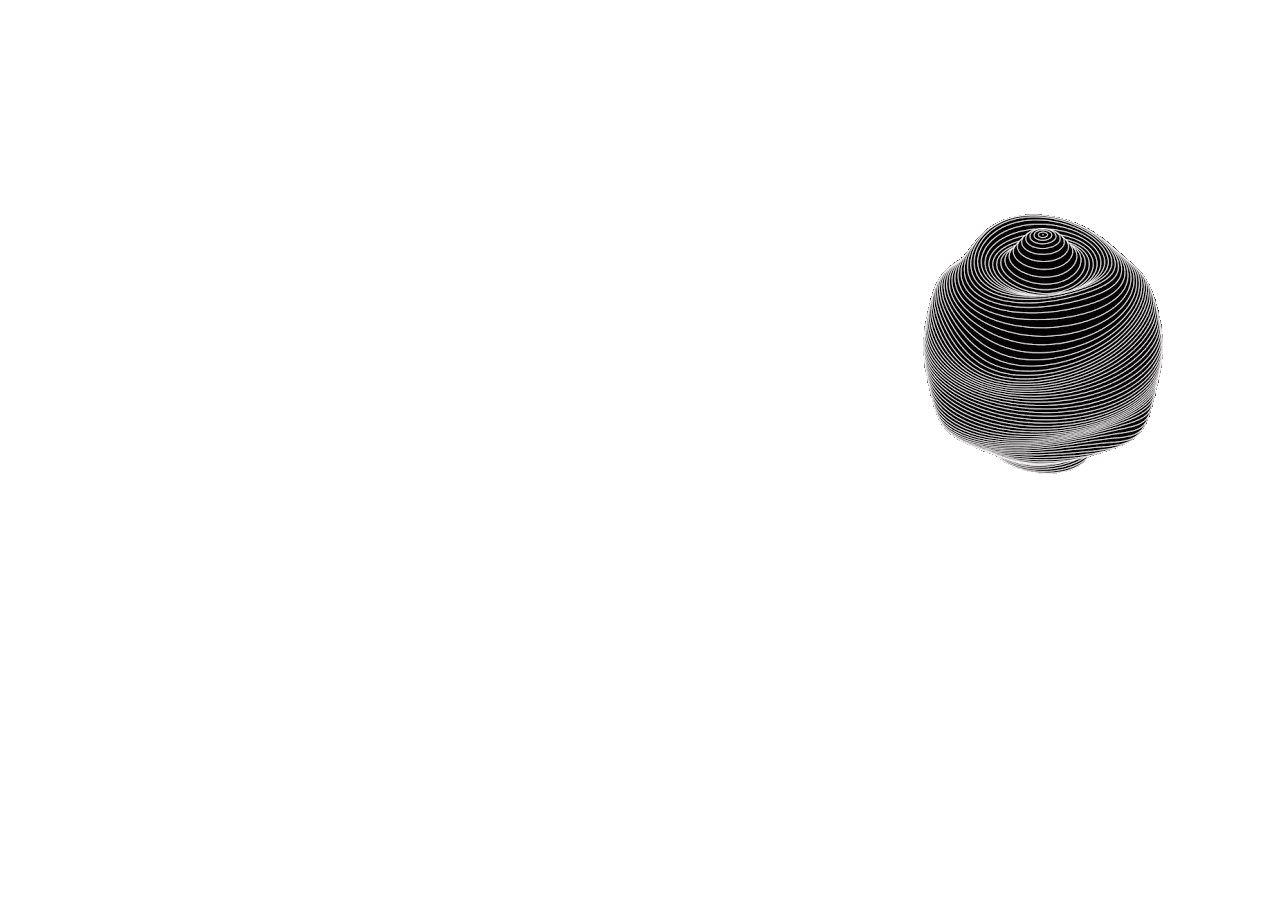
==== ibeamCreations Home Page.html @ dd532356 "added hero section and common scss" ====
<!DOCTYPE html>
<html lang="en">
  <head>
    <meta charset="UTF-8" />
    <meta http-equiv="X-UA-Compatible" content="IE=edge" />
    <meta name="viewport" content="width=device-width, initial-scale=1.0" />
    <title>Ibeam Creations</title>
    <link rel="stylesheet" href="Styles/index.css" />
  </head>
  <body>
    <section class="hero-section">
      <!--Header Starts-->
      <header>
        <div class="container">
          <a href="Pages/Photos of our event management clients.html"
            >Gallery</a
          >
          <a class="logo" href="ibeamCreations Home Page.html"
            >Ibeam Creations</a
          >
          <a
            href="Pages/Contact the best event management company in palakkad.html"
            >Contact</a
          >
        </div>
      </header>
      <!--hero starts-->
      <div class="main-hero">
          <div class="flex-wrapper">
              <div class="left">
                  <h1>We Are Ibeam & We Make People Remember Us By Giving The Best Events In Kerala</h1>
                  <div class="btn-group">
                      <a href="ibeamCreations Home Page.html">Explore More</a>
                      <a href="Pages/Contact the best event management company in palakkad.html">Contact Us</a>
                  </div>
              </div>
              <div class="right">
                  <img src="Resources/Hero-Video-unscreen.gif" alt="gif">
              </div>
          </div>
      </div>
    </section>
    <!--bjb-->
  </body>
</html>
---- Styles/index.css ----
@import url("https://fonts.googleapis.com/css2?family=Montserrat:wght@100;200;300;400;500;600;700;800;900&display=swap");
@import url("https://fonts.googleapis.com/css2?family=Montserrat:wght@100;200;300;400;500;600;700;800;900&display=swap");
* {
  margin: 0%;
  padding: 0%;
  -webkit-box-sizing: border-box;
          box-sizing: border-box;
  font-family: "Montserrat", sans-serif;
}

body,
html {
  scroll-behavior: smooth;
  overflow-x: hidden;
  font-family: "Montserrat", sans-serif;
}

section {
  width: 100%;
  overflow-x: hidden;
}

.container {
  overflow-x: hidden;
  width: 90%;
  margin: 0% auto;
}

li {
  list-style: none;
}

a {
  text-decoration: none;
  cursor: pointer;
}

img {
  height: auto;
  width: 100%;
}

* {
  margin: 0%;
  padding: 0%;
  -webkit-box-sizing: border-box;
          box-sizing: border-box;
  font-family: "Montserrat", sans-serif;
}

body,
html {
  scroll-behavior: smooth;
  overflow-x: hidden;
  font-family: "Montserrat", sans-serif;
}

section {
  width: 100%;
  overflow-x: hidden;
}

.container {
  overflow-x: hidden;
  width: 90%;
  margin: 0% auto;
}

li {
  list-style: none;
}

a {
  text-decoration: none;
  cursor: pointer;
}

img {
  height: auto;
  width: 100%;
}

header {
  width: 100%;
  padding-top: 60px;
}

header .container {
  display: -webkit-box;
  display: -ms-flexbox;
  display: flex;
  -webkit-box-align: center;
      -ms-flex-align: center;
          align-items: center;
  -webkit-box-pack: justify;
      -ms-flex-pack: justify;
          justify-content: space-between;
}

header .container a {
  color: #fff;
  font-weight: 500;
  font-size: 20px;
}

header .container a.logo {
  font-weight: 600;
}

.hero-section {
  width: 100%;
  height: 100vh;
  overflow-x: hidden;
  background-image: url(/Resources/bg.jpg);
  background-position: center;
  background-repeat: no-repeat;
  background-size: cover;
}

.main-hero {
  width: 100%;
  margin-top: 90px;
}

.main-hero .flex-wrapper {
  width: 90%;
  margin: 0% auto;
  display: -webkit-box;
  display: -ms-flexbox;
  display: flex;
  -webkit-box-pack: justify;
      -ms-flex-pack: justify;
          justify-content: space-between;
  -webkit-box-align: center;
      -ms-flex-align: center;
          align-items: center;
  color: #fff;
}

.main-hero .flex-wrapper .left {
  width: 60%;
}

.main-hero .flex-wrapper .left h1 {
  font-size: 37px;
  font-weight: 600;
  line-height: 65px;
  letter-spacing: 3%;
  max-width: 968px;
  margin-bottom: 35px;
}

.main-hero .flex-wrapper .left .btn-group {
  display: -webkit-box;
  display: -ms-flexbox;
  display: flex;
  gap: 35px;
}

.main-hero .flex-wrapper .left .btn-group a {
  border: 2px solid #fff;
  color: #fff;
  padding: 20px 40px;
  font-weight: 700;
  font-size: 15px;
}

.main-hero .flex-wrapper .right {
  display: -webkit-box;
  display: -ms-flexbox;
  display: flex;
  -webkit-box-pack: end;
      -ms-flex-pack: end;
          justify-content: flex-end;
  width: 40%;
}

.main-hero .flex-wrapper .right img {
  width: auto;
  height: 100%;
}
/*# sourceMappingURL=index.css.map */
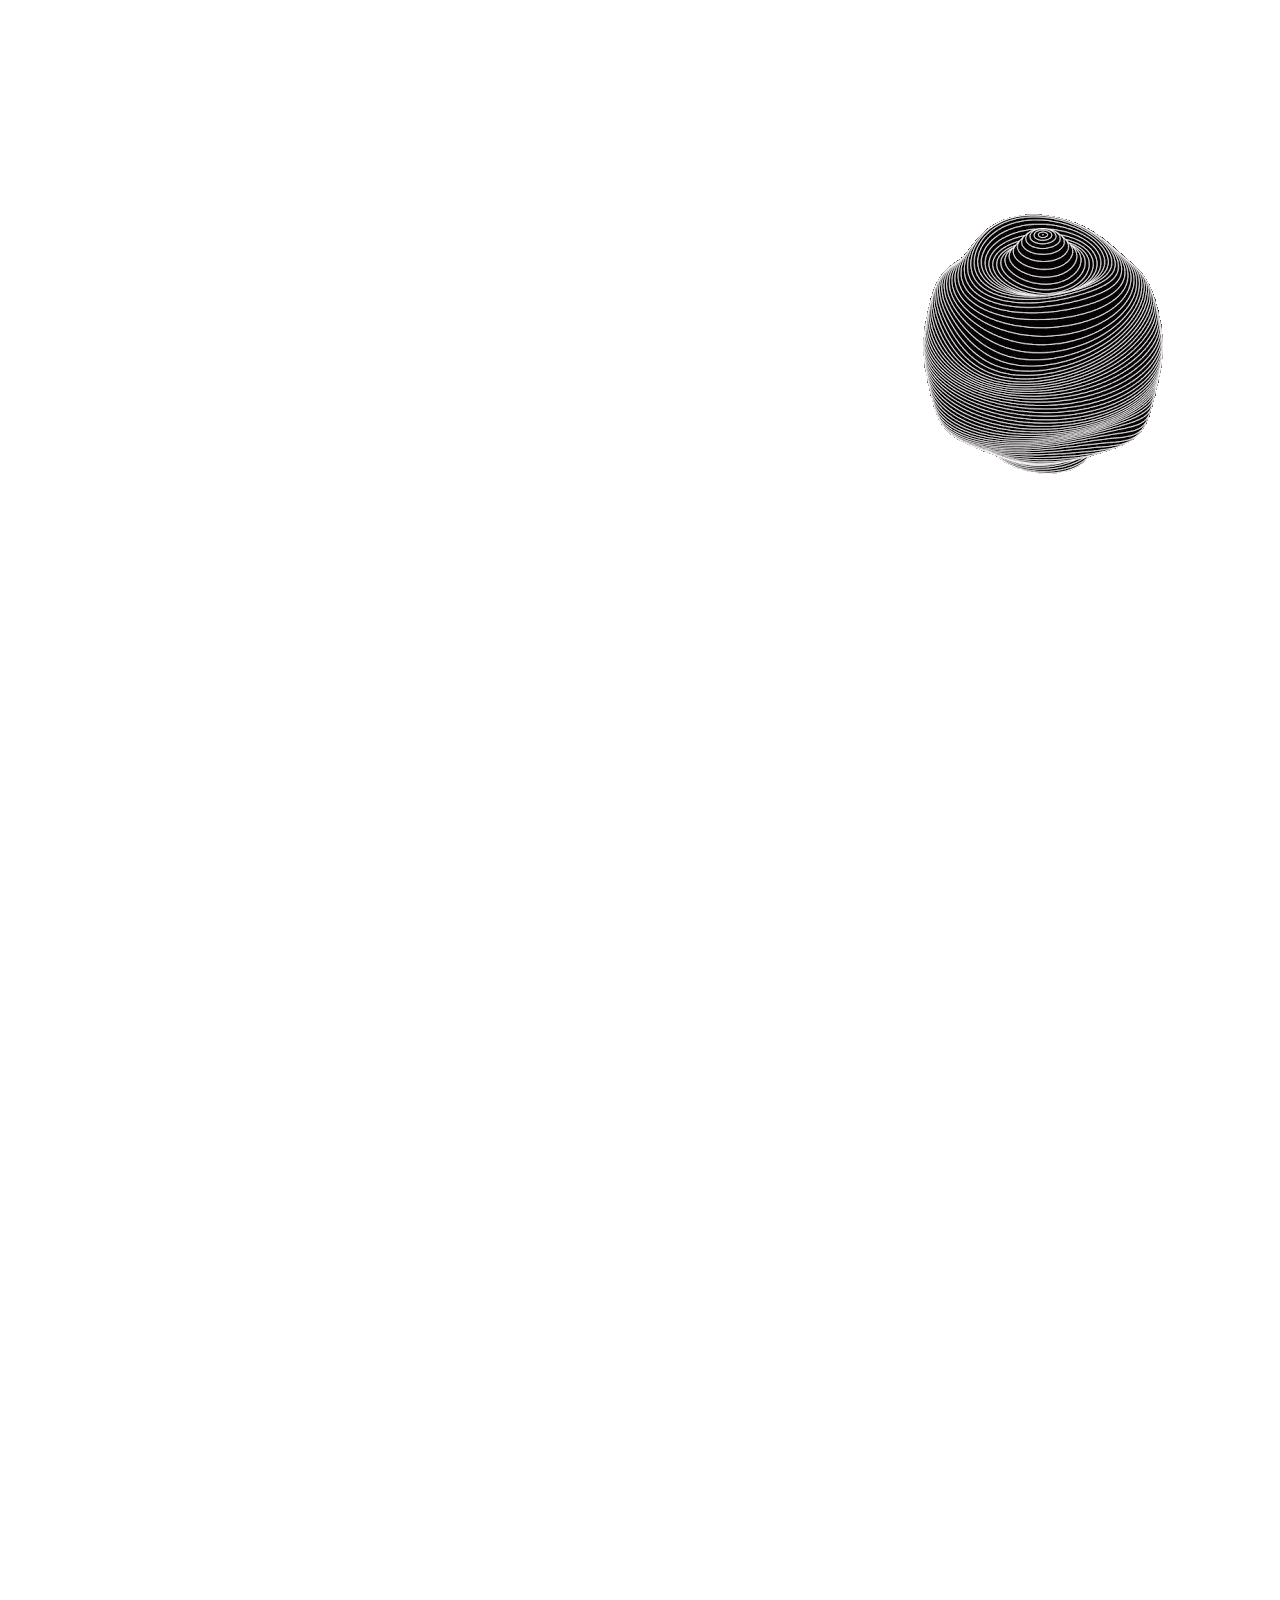
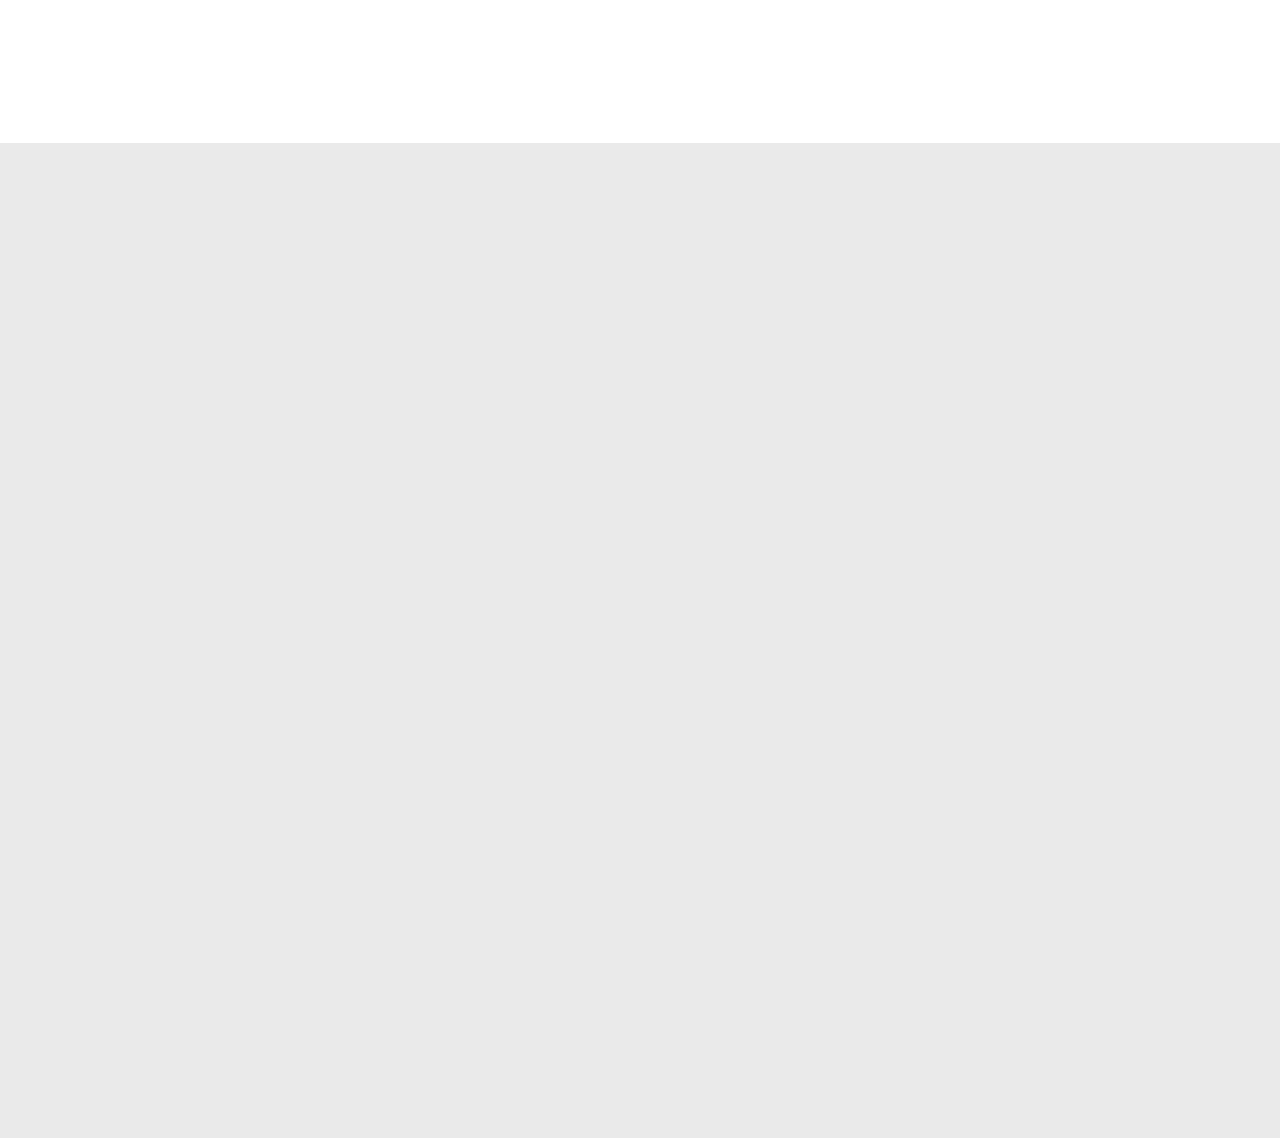
==== commit f0a9da60: "added our service section and top evnts sec" ====
--- a/ibeamCreations Home Page.html
+++ b/ibeamCreations Home Page.html
@@ -5,12 +5,24 @@
     <meta http-equiv="X-UA-Compatible" content="IE=edge" />
     <meta name="viewport" content="width=device-width, initial-scale=1.0" />
     <title>Ibeam Creations</title>
+    <link rel="stylesheet" href="https://unpkg.com/aos@next/dist/aos.css" />
     <link rel="stylesheet" href="Styles/index.css" />
   </head>
   <body>
-    <section class="hero-section">
+    <section
+      class="hero-section"
+      data-aos="fade-in"
+      data-aos-delay="50"
+      data-aos-duration="1000"
+      data-aos-easing="ease-in-out"
+    >
       <!--Header Starts-->
-      <header>
+      <header
+        data-aos="fade-in"
+        data-aos-delay="1000"
+        data-aos-duration="1500"
+        data-aos-easing="ease-in-out"
+      >
         <div class="container">
           <a href="Pages/Photos of our event management clients.html"
             >Gallery</a
@@ -26,20 +38,182 @@
       </header>
       <!--hero starts-->
       <div class="main-hero">
-          <div class="flex-wrapper">
-              <div class="left">
-                  <h1>We Are Ibeam & We Make People Remember Us By Giving The Best Events In Kerala</h1>
-                  <div class="btn-group">
-                      <a href="ibeamCreations Home Page.html">Explore More</a>
-                      <a href="Pages/Contact the best event management company in palakkad.html">Contact Us</a>
-                  </div>
-              </div>
-              <div class="right">
-                  <img src="Resources/Hero-Video-unscreen.gif" alt="gif">
-              </div>
-          </div>
+        <div class="flex-wrapper">
+          <div
+            class="left"
+            data-aos="fade-right"
+            data-aos-delay="5000"
+            data-aos-duration="1500"
+            data-aos-once="true"
+            data-aos-easing="ease-in-out"
+          >
+            <h1>
+              We Are Ibeam & We Make People Remember Us By Giving The Best
+              Events In Kerala
+            </h1>
+            <div class="btn-group">
+              <a href="ibeamCreations Home Page.html">Explore More</a>
+              <a
+                href="Pages/Contact the best event management company in palakkad.html"
+                >Contact Us</a
+              >
+            </div>
+          </div>
+          <div
+            class="right"
+            data-aos="fade-left"
+            data-aos-delay="1000"
+            data-aos-duration="1500"
+            data-aos-once="true"
+            data-aos-easing="ease-in-out"
+          >
+            <img src="Resources/Hero-Video-unscreen.gif" alt="gif" />
+          </div>
+        </div>
       </div>
     </section>
-    <!--bjb-->
+    <!--Top event management section-->
+    <section class="top-event-section">
+      <div class="container">
+        <div class="flex-wrapper">
+          <div
+            class="left"
+            data-aos="fade-right"
+            data-aos-delay="500"
+            data-aos-duration="1500"
+            data-aos-once="true"
+            data-aos-easing="ease-in-out"
+          >
+            <h2>Top Event Management Company in Palakkad , Kerala.</h2>
+            <p>
+              Ibeam Creations is a Kerala based event management company serving
+              Palakkad , Kerala and Tamil Nadu and nearby areas with exclusive
+              services that gives you an out of the world experience in your
+              events.
+            </p>
+            <p>
+              Ibeam Creations is unlike any other. Our full-service event
+              planning and design team will guide you every step of the way,
+              ensuring a stress-free from start to finish. We are also one of
+              the best event management companies in Palakkad , Kerala & Tamil
+              Nadu.
+            </p>
+            <p>
+              Ibeam Creations is Started its amazing journey in 2014 and we been
+              done 5000 + Ganamela , Street Shows , Music and Dance events ,
+              Wedding Events , Wedding Decorations , Cattering , and more.
+            </p>
+            <p>
+              The service of our creative Ibeam Creations team is matchless. We
+              are blessed to have professionals specialized in relevant areas.
+              They stand passionately as a pillar behind our trend setting ideas
+              and breathe life into them. With the hard earned lessons and
+              awesome team, we are now expanding our services to entire India
+              and aspire to be the top event management services in India.
+            </p>
+            <div class="btn-group">
+              <a href="Pages/Photos of our event management clients.html"
+                >Check Our Gallery</a
+              >
+              <a
+                href="Pages/Contact the best event management company in palakkad.html"
+                >Contact Us</a
+              >
+            </div>
+          </div>
+          <div
+            class="right"
+            data-aos="fade-left"
+            data-aos-delay="1000"
+            data-aos-duration="1500"
+            data-aos-once="true"
+            data-aos-easing="ease-in-out"
+          >
+            <img
+              src="Resources/event-sec/wedding.jpg"
+              alt="kerala nimber on wedding event management"
+            />
+          </div>
+        </div>
+      </div>
+    </section>
+    <!--Our service Section-->
+    <section class="our-service-sec">
+      <div class="container">
+        <div class="flex-wrapper">
+          <div class="left">
+            <a
+              class="card"
+              data-aos="fade"
+              data-aos-delay="500"
+              data-aos-duration="1500"
+              data-aos-once="true"
+              data-aos-easing="ease-in-out"
+            >
+              <img
+                src="Resources/logo-img 1.svg"
+                alt="Logo of our ibeam creation number one event management company"
+              />
+              <h6>Our Service</h6>
+            </a>
+          </div>
+          <div class="right">
+            <div class="card-wrapper">
+              <a
+                class="card"
+                data-aos="fade"
+                data-aos-delay="500"
+                data-aos-duration="1500"
+                data-aos-once="true"
+                data-aos-easing="ease-in-out"
+              >
+                <img
+                  src="Resources/Our-service-sec/Dance 1.svg"
+                  alt="Our services (we have the best event management service in palakkad kerala)"
+                />
+                <h6>Dance Events</h6>
+              </a>
+              <a class="card black" data-aos="fade"
+              data-aos-delay="2000"
+              data-aos-duration="1700"
+              data-aos-once="true"
+              data-aos-easing="ease-in-out">
+                <img
+                  src="Resources/Our-service-sec/Music 1.svg"
+                  alt="Our services (we have the best event management service in palakkad kerala)"
+                />
+                <h6>Music Events</h6>
+              </a>
+              <a class="card black" data-aos="fade"
+              data-aos-delay="3000"
+              data-aos-duration="1800"
+              data-aos-once="true"
+              data-aos-easing="ease-in-out">
+                <img
+                  src="Resources/Our-service-sec/cateing 1.svg"
+                  alt="Our services (we have the best event management service in palakkad kerala)"
+                />
+                <h6>Catering Services</h6>
+              </a>
+              <a class="card" data-aos="fade"
+              data-aos-delay="4000"
+              data-aos-duration="1900"
+              data-aos-once="true"
+              data-aos-easing="ease-in-out">
+                <img
+                  src="Resources/Our-service-sec/Wedding 1.svg"
+                  alt="Our services (we have the best event management service in palakkad kerala)"
+                />
+                <h6>Wedding Events</h6>
+              </a>
+            </div>
+          </div>
+        </div>
+      </div>
+    </section>
+    <script src="https://unpkg.com/aos@next/dist/aos.js"></script>
+    <script>
+      AOS.init();
+    </script>
   </body>
 </html>
--- a/Styles/index.css
+++ b/Styles/index.css
@@ -179,4 +179,217 @@
   width: auto;
   height: 100%;
 }
+
+.top-event-section {
+  height: auto;
+  width: 100%;
+  padding-bottom: 65px;
+}
+
+.top-event-section .container .flex-wrapper {
+  display: -webkit-box;
+  display: -ms-flexbox;
+  display: flex;
+  -webkit-box-pack: justify;
+      -ms-flex-pack: justify;
+          justify-content: space-between;
+}
+
+.top-event-section .container .flex-wrapper .left {
+  width: 50%;
+  padding-top: 40px;
+  max-width: 700px;
+}
+
+.top-event-section .container .flex-wrapper .left h2 {
+  font-size: 34px;
+  line-height: 45px;
+  font-weight: 600;
+  max-width: 550px;
+}
+
+.top-event-section .container .flex-wrapper .left h2::after {
+  content: "";
+  background: #3d72a4;
+  width: 40%;
+  height: 3px;
+  display: block;
+  border-radius: 5px;
+  margin: 25px 0;
+}
+
+.top-event-section .container .flex-wrapper .left p {
+  font-size: 15px;
+  line-height: 29px;
+  letter-spacing: 3%;
+  font-weight: 500;
+  padding: 6px 0;
+  max-width: 550px;
+}
+
+.top-event-section .container .flex-wrapper .left .btn-group {
+  padding-top: 20px;
+  display: -webkit-box;
+  display: -ms-flexbox;
+  display: flex;
+  gap: 35px;
+}
+
+.top-event-section .container .flex-wrapper .left .btn-group a {
+  border: 2px solid #000;
+  color: #000;
+  padding: 20px 40px;
+  font-weight: 700;
+  font-size: 15px;
+}
+
+.top-event-section .container .flex-wrapper .right {
+  width: 50%;
+  height: inherit;
+}
+
+.top-event-section .container .flex-wrapper .right img {
+  height: 100%;
+  width: 100%;
+  -o-object-fit: cover;
+     object-fit: cover;
+}
+
+.our-service-sec {
+  width: 100%;
+  height: auto;
+  background-color: #eaeaea;
+  padding: 30px 0 65px;
+  overflow: hidden;
+}
+
+.our-service-sec .container img {
+  -o-object-fit: cover;
+     object-fit: cover;
+}
+
+.our-service-sec .container .flex-wrapper {
+  display: -webkit-box;
+  display: -ms-flexbox;
+  display: flex;
+  -webkit-box-pack: justify;
+      -ms-flex-pack: justify;
+          justify-content: space-between;
+  gap: 0;
+}
+
+.our-service-sec .container .flex-wrapper .left {
+  width: 50%;
+}
+
+.our-service-sec .container .flex-wrapper .left .card {
+  width: 100%;
+  height: 100vh;
+  background-color: #000;
+  display: -webkit-box;
+  display: -ms-flexbox;
+  display: flex;
+  -webkit-box-align: center;
+      -ms-flex-align: center;
+          align-items: center;
+  -webkit-box-pack: center;
+      -ms-flex-pack: center;
+          justify-content: center;
+  -webkit-box-orient: vertical;
+  -webkit-box-direction: normal;
+      -ms-flex-direction: column;
+          flex-direction: column;
+  position: relative;
+}
+
+.our-service-sec .container .flex-wrapper .left .card img {
+  width: 320px;
+  height: auto;
+}
+
+.our-service-sec .container .flex-wrapper .left .card h6 {
+  font-size: 18px;
+  font-weight: 600;
+  color: #fff;
+  position: absolute;
+  left: 40px;
+  bottom: 40px;
+}
+
+.our-service-sec .container .flex-wrapper .left .card h6::after {
+  content: "";
+  background: #3d72a4;
+  width: 60%;
+  height: 3px;
+  display: block;
+  border-radius: 5px;
+  margin: 15px 0;
+}
+
+.our-service-sec .container .flex-wrapper .right {
+  width: 50%;
+}
+
+.our-service-sec .container .flex-wrapper .right .card-wrapper {
+  display: -ms-grid;
+  display: grid;
+  -ms-grid-rows: 1fr 1fr;
+      grid-template-rows: 1fr 1fr;
+  -ms-grid-columns: 1fr 1fr;
+      grid-template-columns: 1fr 1fr;
+}
+
+.our-service-sec .container .flex-wrapper .right .card-wrapper .card {
+  background-color: #fff;
+  width: 100%;
+  height: 50vh;
+  display: -webkit-box;
+  display: -ms-flexbox;
+  display: flex;
+  -webkit-box-align: center;
+      -ms-flex-align: center;
+          align-items: center;
+  -webkit-box-pack: center;
+      -ms-flex-pack: center;
+          justify-content: center;
+  -webkit-box-orient: vertical;
+  -webkit-box-direction: normal;
+      -ms-flex-direction: column;
+          flex-direction: column;
+  position: relative;
+}
+
+.our-service-sec .container .flex-wrapper .right .card-wrapper .card img {
+  width: 100px;
+  height: 100px;
+  -o-object-fit: contain;
+     object-fit: contain;
+}
+
+.our-service-sec .container .flex-wrapper .right .card-wrapper .card h6 {
+  font-size: 12px;
+  font-weight: 600;
+  color: #000;
+  position: absolute;
+  left: 15px;
+  bottom: 15px;
+}
+
+.our-service-sec .container .flex-wrapper .right .card-wrapper .card h6::after {
+  content: "";
+  background: #3d72a4;
+  width: 60%;
+  height: 3px;
+  display: block;
+  border-radius: 5px;
+  margin: 15px 0;
+}
+
+.our-service-sec .container .flex-wrapper .right .card-wrapper .card.black {
+  background-color: #000;
+}
+
+.our-service-sec .container .flex-wrapper .right .card-wrapper .card.black h6 {
+  color: #fff;
+}
 /*# sourceMappingURL=index.css.map */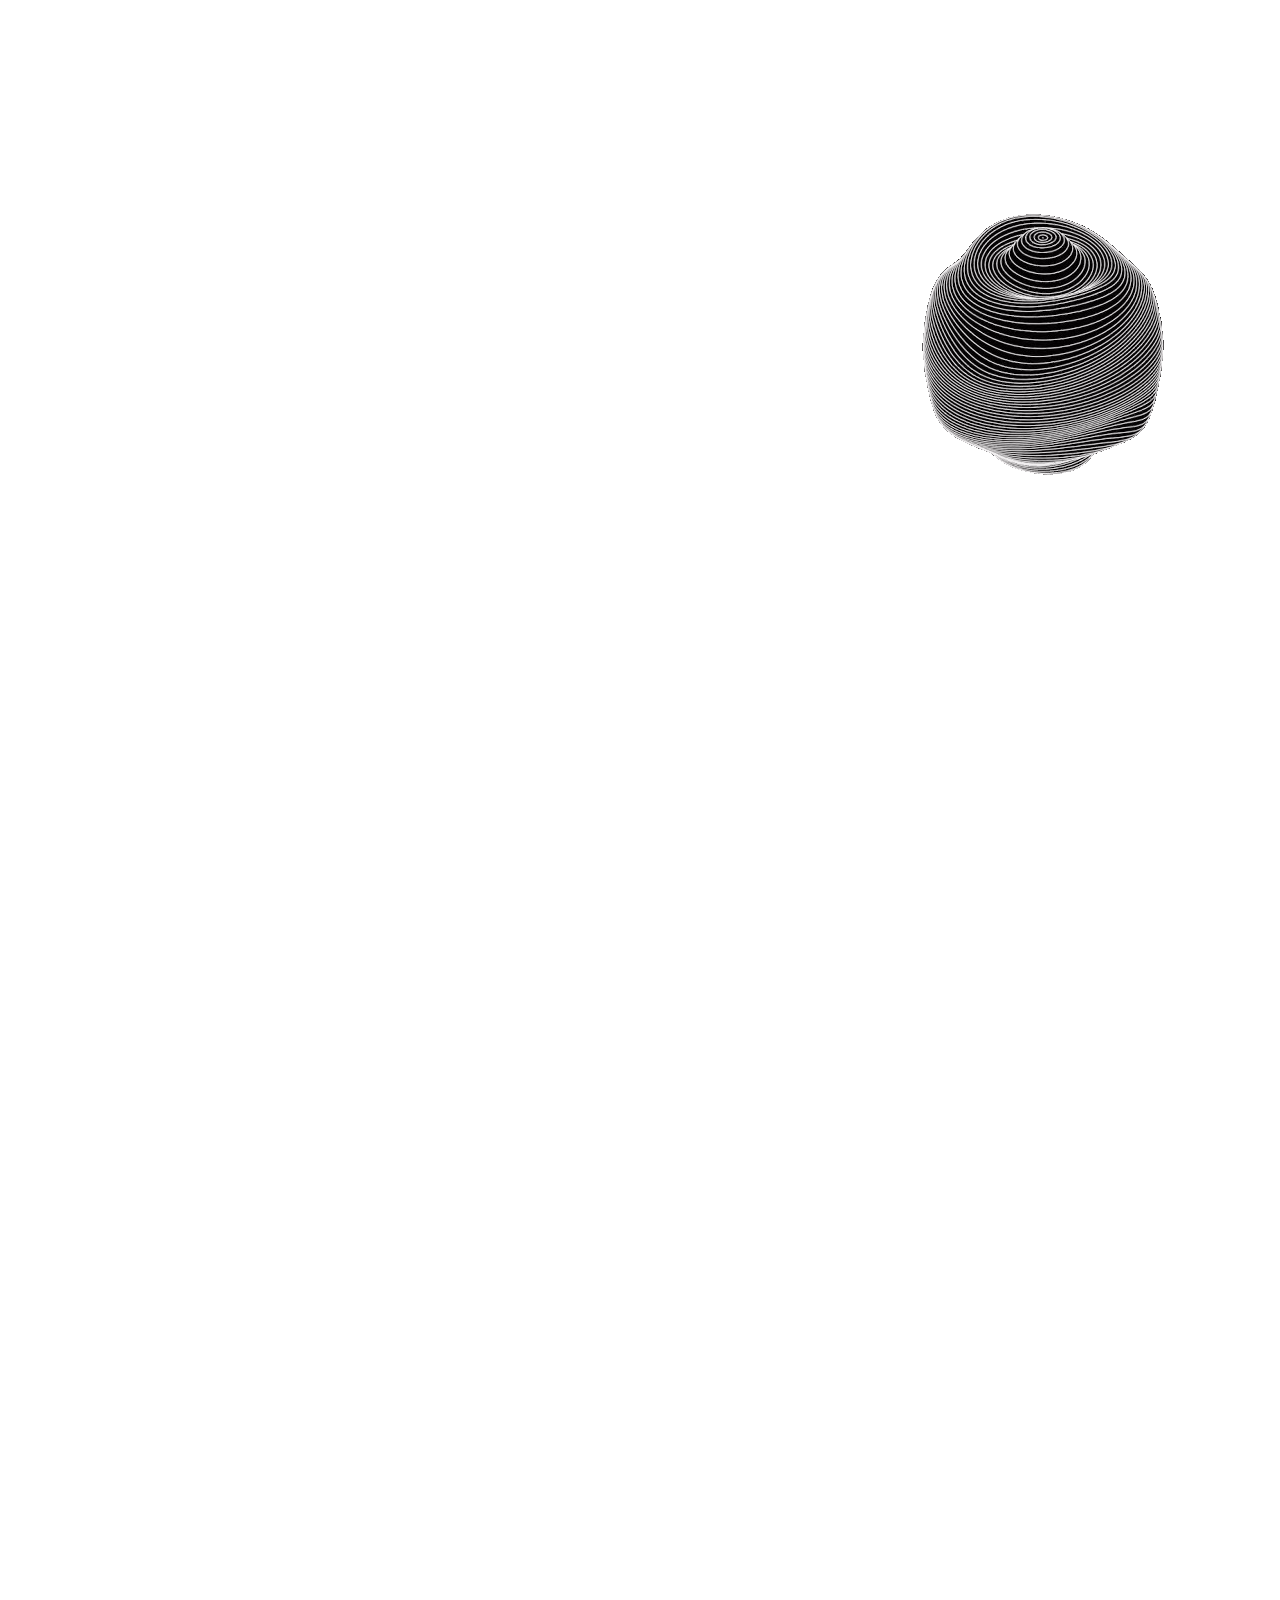
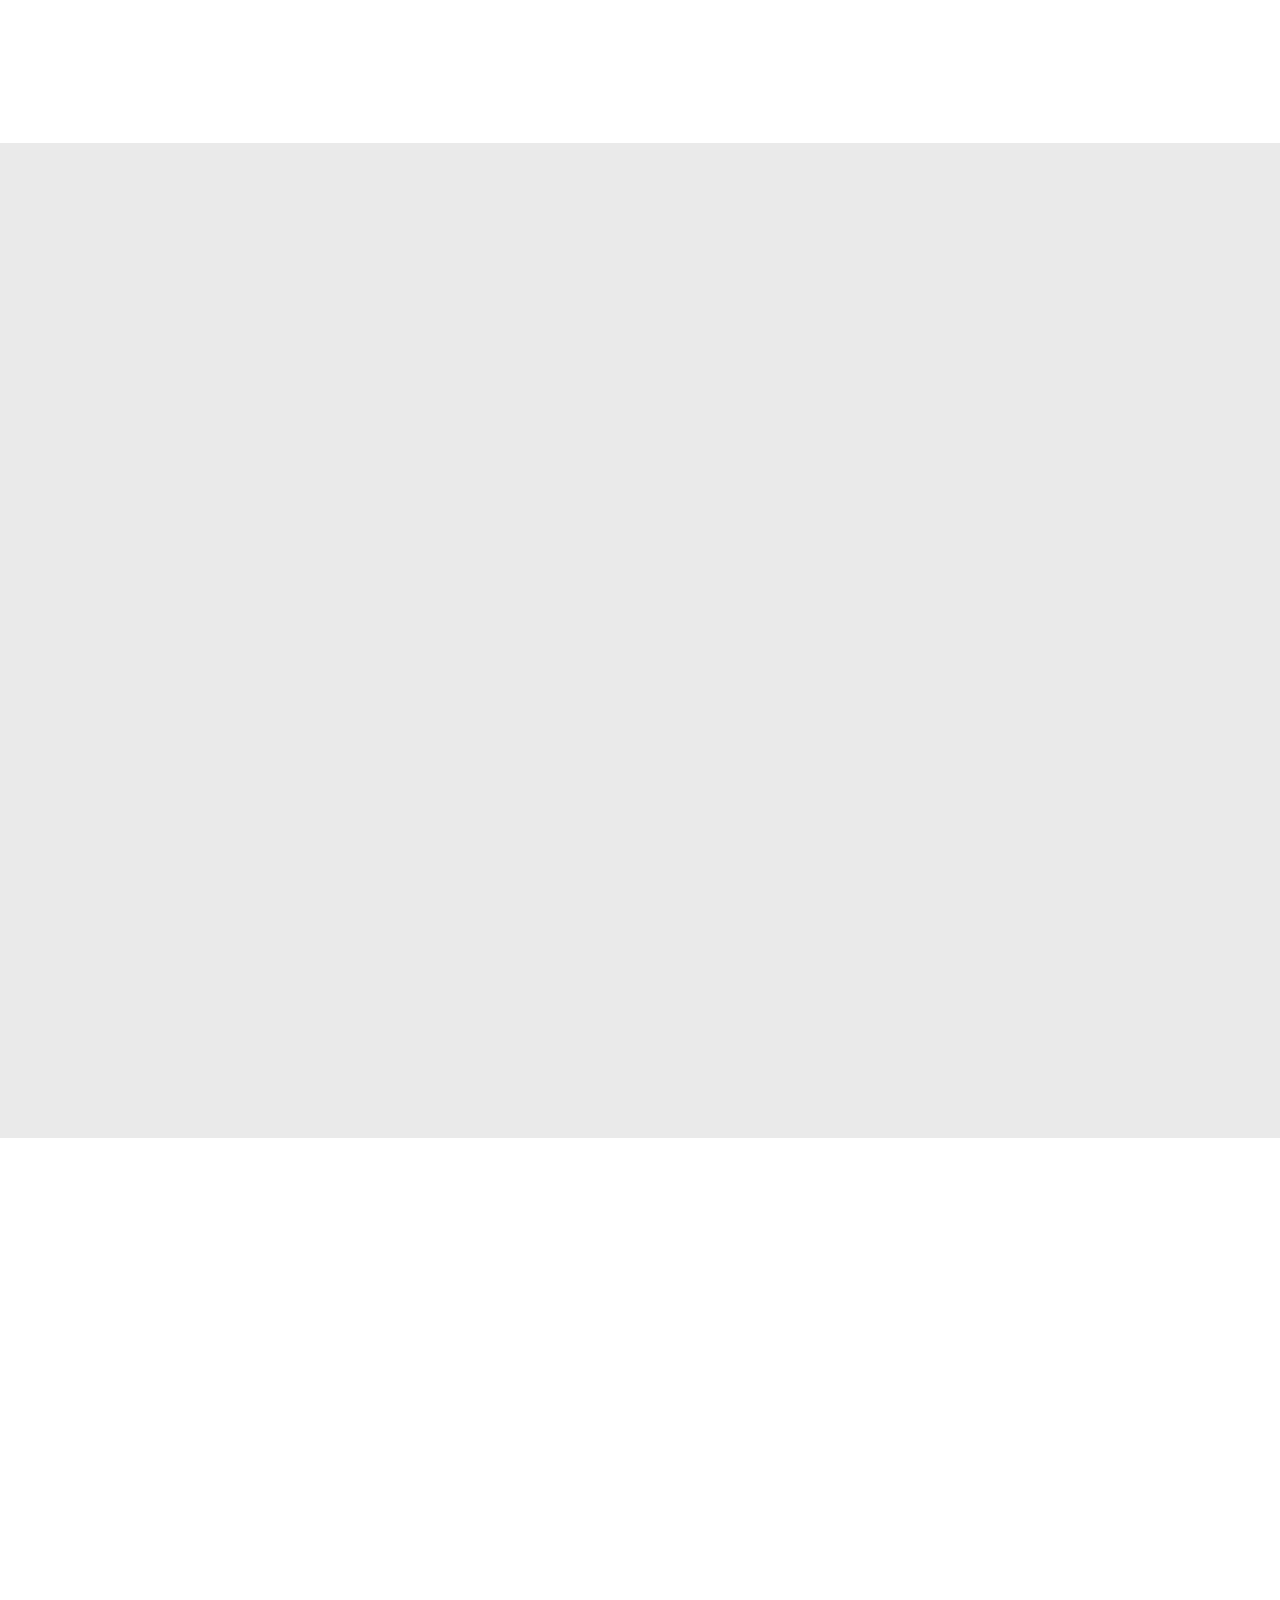
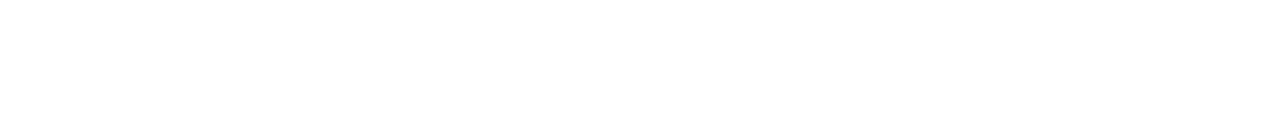
==== commit e3abc778: "added Our latest work section and the css" ====
--- a/ibeamCreations Home Page.html
+++ b/ibeamCreations Home Page.html
@@ -173,39 +173,126 @@
                 />
                 <h6>Dance Events</h6>
               </a>
-              <a class="card black" data-aos="fade"
-              data-aos-delay="2000"
-              data-aos-duration="1700"
-              data-aos-once="true"
-              data-aos-easing="ease-in-out">
+              <a
+                class="card black"
+                data-aos="fade"
+                data-aos-delay="2000"
+                data-aos-duration="1700"
+                data-aos-once="true"
+                data-aos-easing="ease-in-out"
+              >
                 <img
                   src="Resources/Our-service-sec/Music 1.svg"
                   alt="Our services (we have the best event management service in palakkad kerala)"
                 />
                 <h6>Music Events</h6>
               </a>
-              <a class="card black" data-aos="fade"
-              data-aos-delay="3000"
-              data-aos-duration="1800"
-              data-aos-once="true"
-              data-aos-easing="ease-in-out">
+              <a
+                class="card black"
+                data-aos="fade"
+                data-aos-delay="3000"
+                data-aos-duration="1800"
+                data-aos-once="true"
+                data-aos-easing="ease-in-out"
+              >
                 <img
                   src="Resources/Our-service-sec/cateing 1.svg"
                   alt="Our services (we have the best event management service in palakkad kerala)"
                 />
                 <h6>Catering Services</h6>
               </a>
-              <a class="card" data-aos="fade"
-              data-aos-delay="4000"
-              data-aos-duration="1900"
-              data-aos-once="true"
-              data-aos-easing="ease-in-out">
+              <a
+                class="card"
+                data-aos="fade"
+                data-aos-delay="4000"
+                data-aos-duration="1900"
+                data-aos-once="true"
+                data-aos-easing="ease-in-out"
+              >
                 <img
                   src="Resources/Our-service-sec/Wedding 1.svg"
                   alt="Our services (we have the best event management service in palakkad kerala)"
                 />
                 <h6>Wedding Events</h6>
               </a>
+            </div>
+          </div>
+        </div>
+      </div>
+    </section>
+    <!--Our Latest Work Section-->
+    <section class="latest-work-section">
+      <div class="container">
+        <div class="flex-wrapper">
+          <div
+            class="left"
+            data-aos="fade-right"
+            data-aos-delay="200"
+            data-aos-duration="1000"
+            data-aos-once="true"
+            data-aos-easing="ease-in-out"
+          >
+            <h2>Our Latest Works</h2>
+            <p>
+              These our latest works we done in all over kerala and india , and
+              we already done 5000 + events within 5 years. We get lots awards
+              and we are the best event mangement team in palakkad Kerala.
+            </p>
+            <p>
+              Ibeam Creations is unlike any other. Our full-service event
+              planning and design team will guide you every step of the way,
+              ensuring a stress-free from start to finish. We are also one of
+              the best event management companies in Palakkad , Kerala & Tamil
+              Nadu.
+            </p>
+            <div class="btn-group">
+              <a href="Pages/Photos of our event management clients.html"
+                >Check Our Gallery</a
+              >
+              <a
+                href="Pages/Contact the best event management company in palakkad.html"
+                >Contact Us</a
+              >
+            </div>
+          </div>
+          <div class="right">
+            <div class="img-wrapper">
+              <img
+                src="Resources/event-sec/dance.jpeg"
+                alt="best dance events in palakkad Kerala"
+                data-aos="fade"
+                data-aos-delay="500"
+                data-aos-duration="500"
+                data-aos-once="true"
+                data-aos-easing="ease-in-out"
+              />
+              <img
+                src="Resources/gallary/singing/IMG_1992.JPG"
+                alt="Best singing or orchasture or events in palakkad kerala"
+                data-aos="fade"
+                data-aos-delay="700"
+                data-aos-duration="700"
+                data-aos-once="true"
+                data-aos-easing="ease-in-out"
+              />
+              <img
+                src="Resources/gallary/dance/IMG_2036.JPG"
+                alt="Best singing or orchasture or events in palakkad kerala"
+                data-aos="fade"
+                data-aos-delay="1000"
+                data-aos-duration="1000"
+                data-aos-once="true"
+                data-aos-easing="ease-in-out"
+              />
+              <img
+                src="Resources/gallary/dance/IMG-20181108-WA0009.jpg"
+                alt="Best Dance or orchasture or events in palakkad kerala"
+                data-aos="fade"
+                data-aos-delay="1200"
+                data-aos-duration="1200"
+                data-aos-once="true"
+                data-aos-easing="ease-in-out"
+              />
             </div>
           </div>
         </div>
--- a/Styles/index.css
+++ b/Styles/index.css
@@ -392,4 +392,88 @@
 .our-service-sec .container .flex-wrapper .right .card-wrapper .card.black h6 {
   color: #fff;
 }
+
+.latest-work-section {
+  width: 100%;
+  height: auto;
+  padding: 65px 0;
+}
+
+.latest-work-section .container {
+  width: 95%;
+  margin: 0% 0% 0% auto;
+}
+
+.latest-work-section .container .flex-wrapper {
+  display: -webkit-box;
+  display: -ms-flexbox;
+  display: flex;
+  -webkit-box-pack: justify;
+      -ms-flex-pack: justify;
+          justify-content: space-between;
+  gap: 30px;
+}
+
+.latest-work-section .container .flex-wrapper .left {
+  width: 40%;
+}
+
+.latest-work-section .container .flex-wrapper .left h2 {
+  font-size: 34px;
+  line-height: 45px;
+  font-weight: 600;
+  max-width: 550px;
+}
+
+.latest-work-section .container .flex-wrapper .left h2::after {
+  content: "";
+  background: #3d72a4;
+  width: 40%;
+  height: 3px;
+  display: block;
+  border-radius: 5px;
+  margin: 25px 0;
+}
+
+.latest-work-section .container .flex-wrapper .left p {
+  font-size: 15px;
+  line-height: 29px;
+  letter-spacing: 3%;
+  font-weight: 500;
+  padding: 6px 0;
+  max-width: 550px;
+}
+
+.latest-work-section .container .flex-wrapper .left .btn-group {
+  padding-top: 20px;
+  display: -webkit-box;
+  display: -ms-flexbox;
+  display: flex;
+  gap: 35px;
+}
+
+.latest-work-section .container .flex-wrapper .left .btn-group a {
+  border: 2px solid #000;
+  color: #000;
+  padding: 20px 40px;
+  font-weight: 700;
+  font-size: 15px;
+}
+
+.latest-work-section .container .flex-wrapper .right {
+  width: 60%;
+}
+
+.latest-work-section .container .flex-wrapper .right .img-wrapper {
+  display: -webkit-box;
+  display: -ms-flexbox;
+  display: flex;
+}
+
+.latest-work-section .container .flex-wrapper .right .img-wrapper img {
+  width: 180px;
+  height: 464px;
+  -o-object-fit: cover;
+     object-fit: cover;
+}
 /*# sourceMappingURL=index.css.map */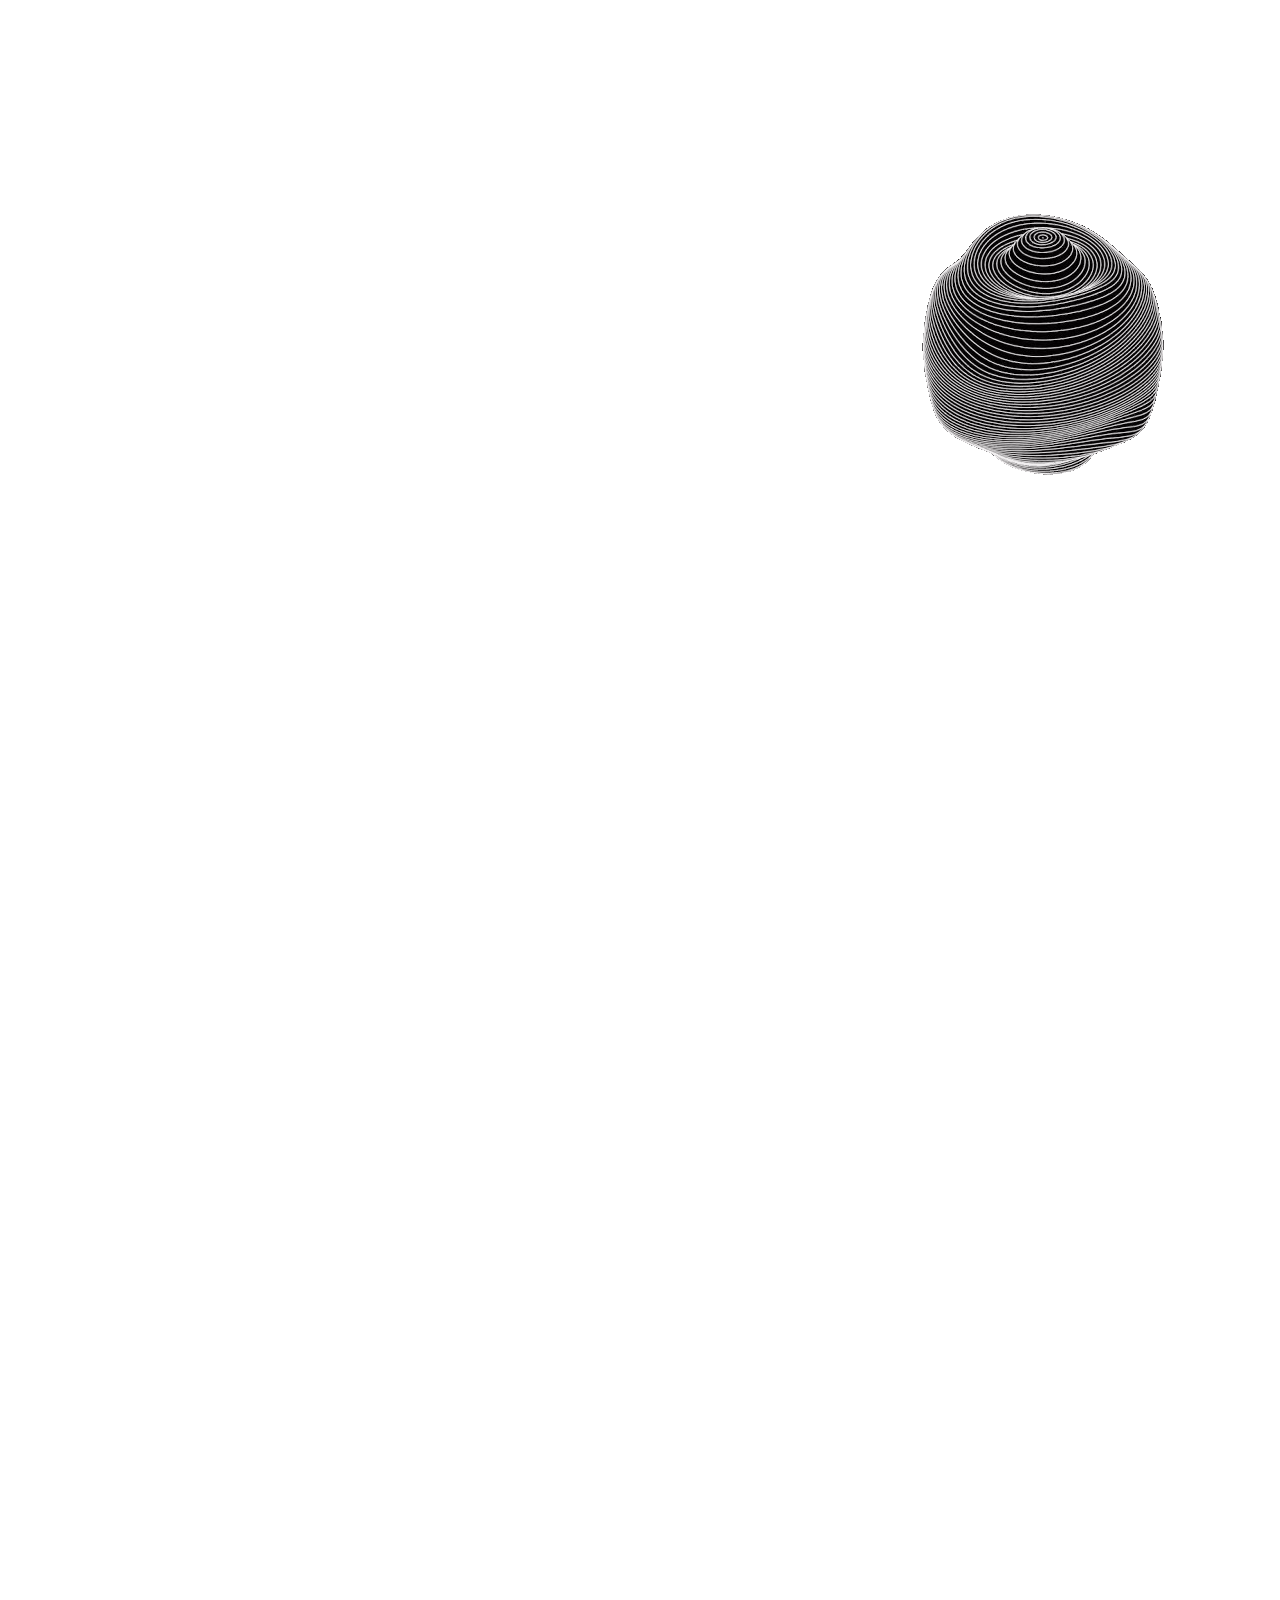
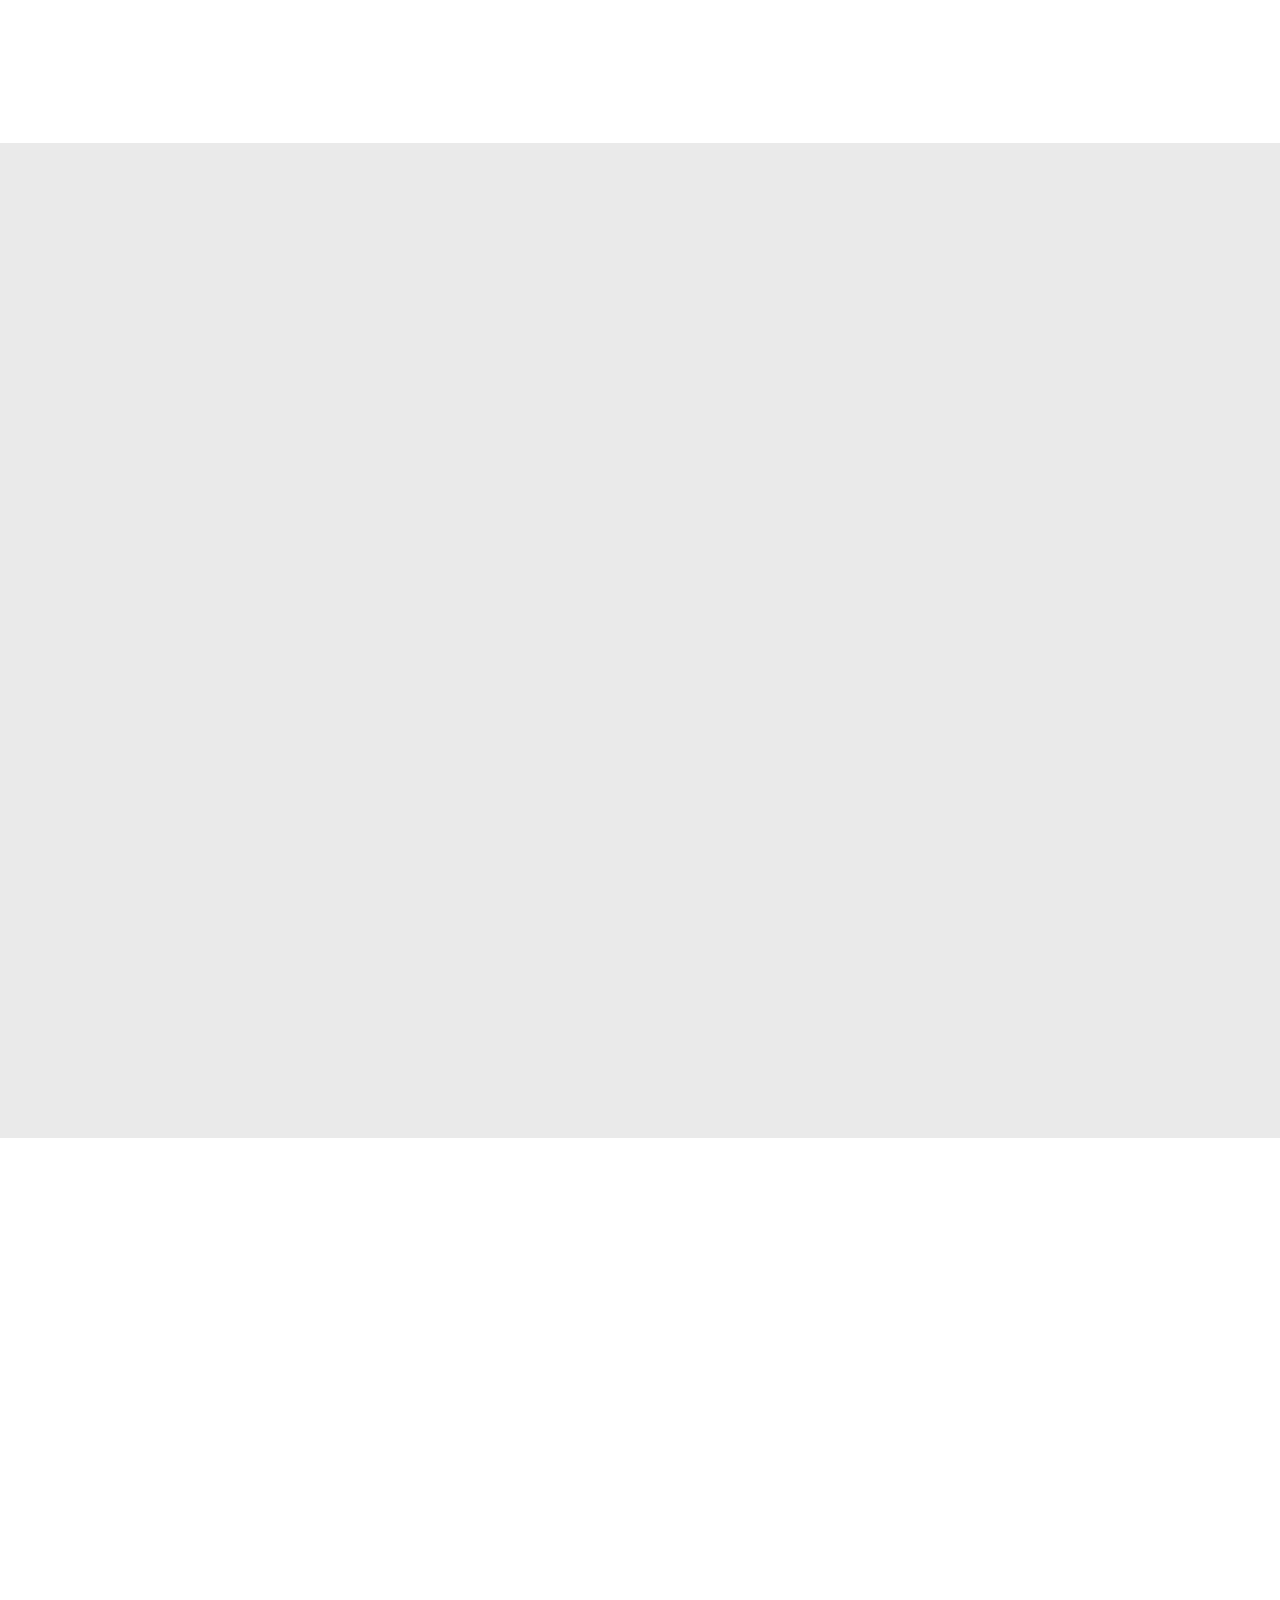
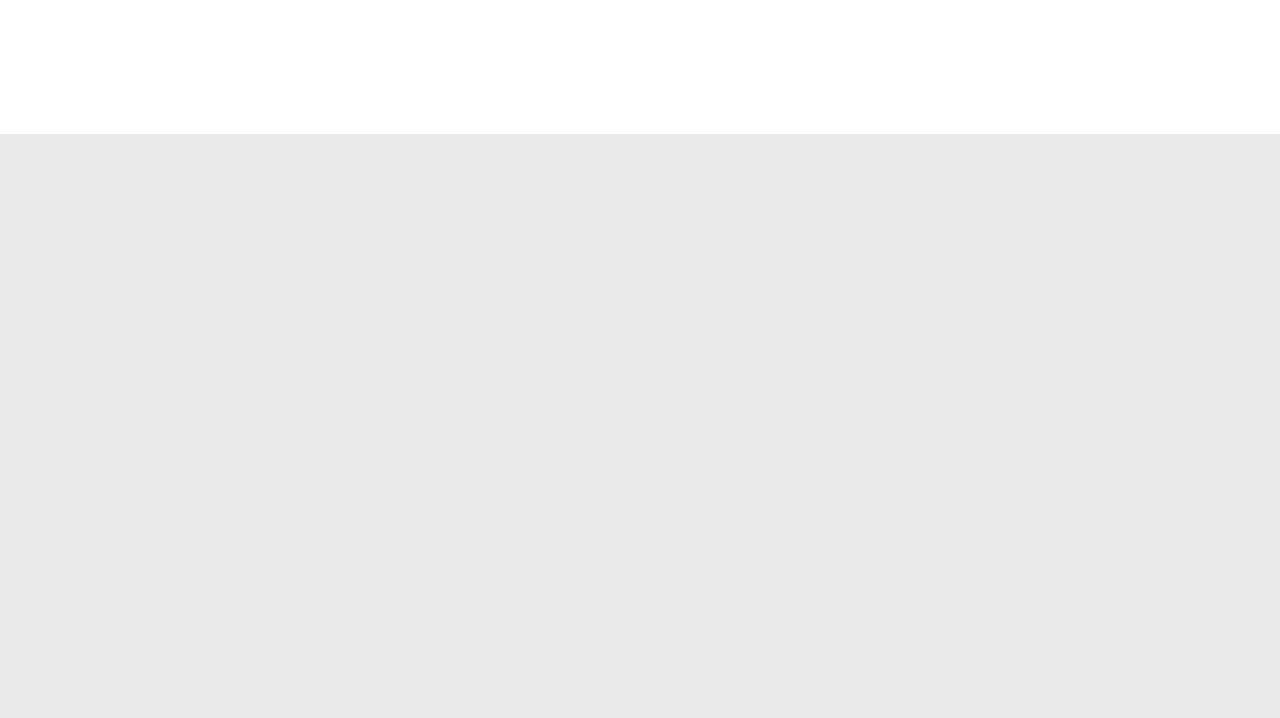
==== commit f8aded10: "added Why Choose us section and the css" ====
--- a/ibeamCreations Home Page.html
+++ b/ibeamCreations Home Page.html
@@ -163,7 +163,7 @@
                 class="card"
                 data-aos="fade"
                 data-aos-delay="500"
-                data-aos-duration="1500"
+                data-aos-duration="1000"
                 data-aos-once="true"
                 data-aos-easing="ease-in-out"
               >
@@ -176,8 +176,8 @@
               <a
                 class="card black"
                 data-aos="fade"
-                data-aos-delay="2000"
-                data-aos-duration="1700"
+                data-aos-delay="800"
+                data-aos-duration="1000"
                 data-aos-once="true"
                 data-aos-easing="ease-in-out"
               >
@@ -190,8 +190,8 @@
               <a
                 class="card black"
                 data-aos="fade"
-                data-aos-delay="3000"
-                data-aos-duration="1800"
+                data-aos-delay="1000"
+                data-aos-duration="1000"
                 data-aos-once="true"
                 data-aos-easing="ease-in-out"
               >
@@ -204,8 +204,8 @@
               <a
                 class="card"
                 data-aos="fade"
-                data-aos-delay="4000"
-                data-aos-duration="1900"
+                data-aos-delay="1200"
+                data-aos-duration="1000"
                 data-aos-once="true"
                 data-aos-easing="ease-in-out"
               >
@@ -293,6 +293,118 @@
                 data-aos-once="true"
                 data-aos-easing="ease-in-out"
               />
+            </div>
+          </div>
+        </div>
+      </div>
+    </section>
+    <section class="why-choose-us">
+      <div class="container">
+        <div class="flex-wrapper">
+          <div
+            class="left"
+            data-aos="fade-right"
+            data-aos-delay="200"
+            data-aos-duration="1000"
+            data-aos-once="true"
+            data-aos-easing="ease-in-out"
+          >
+            <h2>Why Choose Us For Your Events</h2>
+            <p>
+              Ibeam Creations , founded in 2015, is committed to delivering
+              first class events and celebrations. It has extensively studied
+              the art of event planning and has come up with perceptive
+              insights, techniques and solutions that result in flawless
+              execution.
+            </p>
+            <div class="btn-group">
+              <a href="Pages/Photos of our event management clients.html"
+                >Check Our Gallery</a
+              >
+              <a
+                href="Pages/Contact the best event management company in palakkad.html"
+                >Contact Us</a
+              >
+            </div>
+          </div>
+          <div class="right">
+            <div class="card-wrapper">
+              <div
+                class="card"
+                data-aos="fade"
+                data-aos-delay="500"
+                data-aos-duration="800"
+                data-aos-once="true"
+                data-aos-easing="ease-in-out"
+              >
+                <h1>Commitement</h1>
+                <p>
+                  We are committed to making your event enjoyable, memorable and
+                  successful.
+                </p>
+                <a
+                  href="Pages/Contact the best event management company in palakkad.html"
+                  class="btn"
+                  >Contact US</a
+                ><span>1</span>
+              </div>
+              <div
+                class="card"
+                data-aos="fade"
+                data-aos-delay="800"
+                data-aos-duration="800"
+                data-aos-once="true"
+                data-aos-easing="ease-in-out"
+              >
+                <h1>Time & Deadline</h1>
+                <p>
+                  We Manage schedules and prioritize in a professional way, to
+                  deliver your work on time.
+                </p>
+                <a
+                  href="Pages/Contact the best event management company in palakkad.html"
+                  class="btn"
+                  >Contact US</a
+                ><span>2</span>
+              </div>
+              <div
+                class="card"
+                data-aos="fade"
+                data-aos-delay="1000"
+                data-aos-duration="1000"
+                data-aos-once="true"
+                data-aos-easing="ease-in-out"
+              >
+                <h1>Professionalism</h1>
+                <p>
+                  we give life to your ideas with the help of cutting-edge
+                  technologies and help you grow your business.
+                </p>
+                <a
+                  href="Pages/Contact the best event management company in palakkad.html"
+                  class="btn"
+                  >Contact US</a
+                ><span>3</span>
+              </div>
+              <div
+                class="card"
+                data-aos="fade"
+                data-aos-delay="1200"
+                data-aos-duration="1200"
+                data-aos-once="true"
+                data-aos-easing="ease-in-out"
+              >
+                <h1>Creativity</h1>
+                <p>
+                  We also visualize your concepts with our creative & unique
+                  solutions to make every audience stay wow!
+                </p>
+                <a
+                  href="Pages/Contact the best event management company in palakkad.html"
+                  class="btn"
+                  >Contact US</a
+                ><span>4</span>
+              </div>
             </div>
           </div>
         </div>
--- a/Styles/index.css
+++ b/Styles/index.css
@@ -40,6 +40,19 @@
   width: 100%;
 }
 
+.flex-wrapper {
+  display: -webkit-box;
+  display: -ms-flexbox;
+  display: flex;
+  -webkit-box-pack: center;
+      -ms-flex-pack: center;
+          justify-content: center;
+}
+
+.right, .left {
+  width: 50%;
+}
+
 * {
   margin: 0%;
   padding: 0%;
@@ -78,6 +91,19 @@
 img {
   height: auto;
   width: 100%;
+}
+
+.flex-wrapper {
+  display: -webkit-box;
+  display: -ms-flexbox;
+  display: flex;
+  -webkit-box-pack: center;
+      -ms-flex-pack: center;
+          justify-content: center;
+}
+
+.right, .left {
+  width: 50%;
 }
 
 header {
@@ -476,4 +502,124 @@
   -o-object-fit: cover;
      object-fit: cover;
 }
+
+.why-choose-us {
+  width: 100%;
+  height: auto;
+  padding: 65px 0;
+  background-color: #EAEAEA;
+}
+
+.why-choose-us .container .flex-wrapper {
+  display: -webkit-box;
+  display: -ms-flexbox;
+  display: flex;
+  -webkit-box-pack: center;
+      -ms-flex-pack: center;
+          justify-content: center;
+  gap: 20px;
+}
+
+.why-choose-us .container .flex-wrapper .left {
+  width: 40%;
+}
+
+.why-choose-us .container .flex-wrapper .left h2 {
+  font-size: 38px;
+  line-height: 45px;
+  font-weight: 600;
+  max-width: 550px;
+}
+
+.why-choose-us .container .flex-wrapper .left h2::after {
+  content: "";
+  background: #3d72a4;
+  width: 40%;
+  height: 3px;
+  display: block;
+  border-radius: 5px;
+  margin: 25px 0;
+}
+
+.why-choose-us .container .flex-wrapper .left p {
+  font-size: 17px;
+  line-height: 35px;
+  letter-spacing: 3%;
+  font-weight: 500;
+  padding: 6px 0;
+  max-width: 550px;
+}
+
+.why-choose-us .container .flex-wrapper .left .btn-group {
+  padding-top: 25px;
+  display: -webkit-box;
+  display: -ms-flexbox;
+  display: flex;
+  gap: 35px;
+}
+
+.why-choose-us .container .flex-wrapper .left .btn-group a {
+  border: 2px solid #000;
+  color: #000;
+  padding: 20px 40px;
+  font-weight: 700;
+  font-size: 15px;
+}
+
+.why-choose-us .container .flex-wrapper .right {
+  width: 60%;
+}
+
+.why-choose-us .container .flex-wrapper .right .card-wrapper {
+  display: -ms-grid;
+  display: grid;
+  -ms-grid-columns: 1fr 1fr;
+      grid-template-columns: 1fr 1fr;
+  -ms-grid-rows: 1fr 1fr;
+      grid-template-rows: 1fr 1fr;
+  grid-gap: 10px 15px;
+}
+
+.why-choose-us .container .flex-wrapper .right .card-wrapper .card {
+  width: 100%;
+  height: auto;
+  background-color: #fff;
+  padding: 30px 25px;
+  position: relative;
+}
+
+.why-choose-us .container .flex-wrapper .right .card-wrapper .card h1 {
+  font-size: 25px;
+  padding-bottom: 18px;
+}
+
+.why-choose-us .container .flex-wrapper .right .card-wrapper .card p {
+  font-size: 15px;
+  line-height: 25px;
+  letter-spacing: 2%;
+  padding-bottom: 20px;
+}
+
+.why-choose-us .container .flex-wrapper .right .card-wrapper .card a.btn {
+  border: 2px solid #000;
+  color: #000;
+  padding: 8px 10px;
+  font-weight: 700;
+  font-size: 10px;
+}
+
+.why-choose-us .container .flex-wrapper .right .card-wrapper .card span {
+  display: inline-block;
+  text-align: center;
+  color: #fff;
+  background-color: #3d72a4;
+  border-radius: 50%;
+  width: 36px;
+  height: 36px;
+  padding: 8px;
+  font-size: 15px;
+  position: absolute;
+  right: 20px;
+  font-weight: 700;
+}
 /*# sourceMappingURL=index.css.map */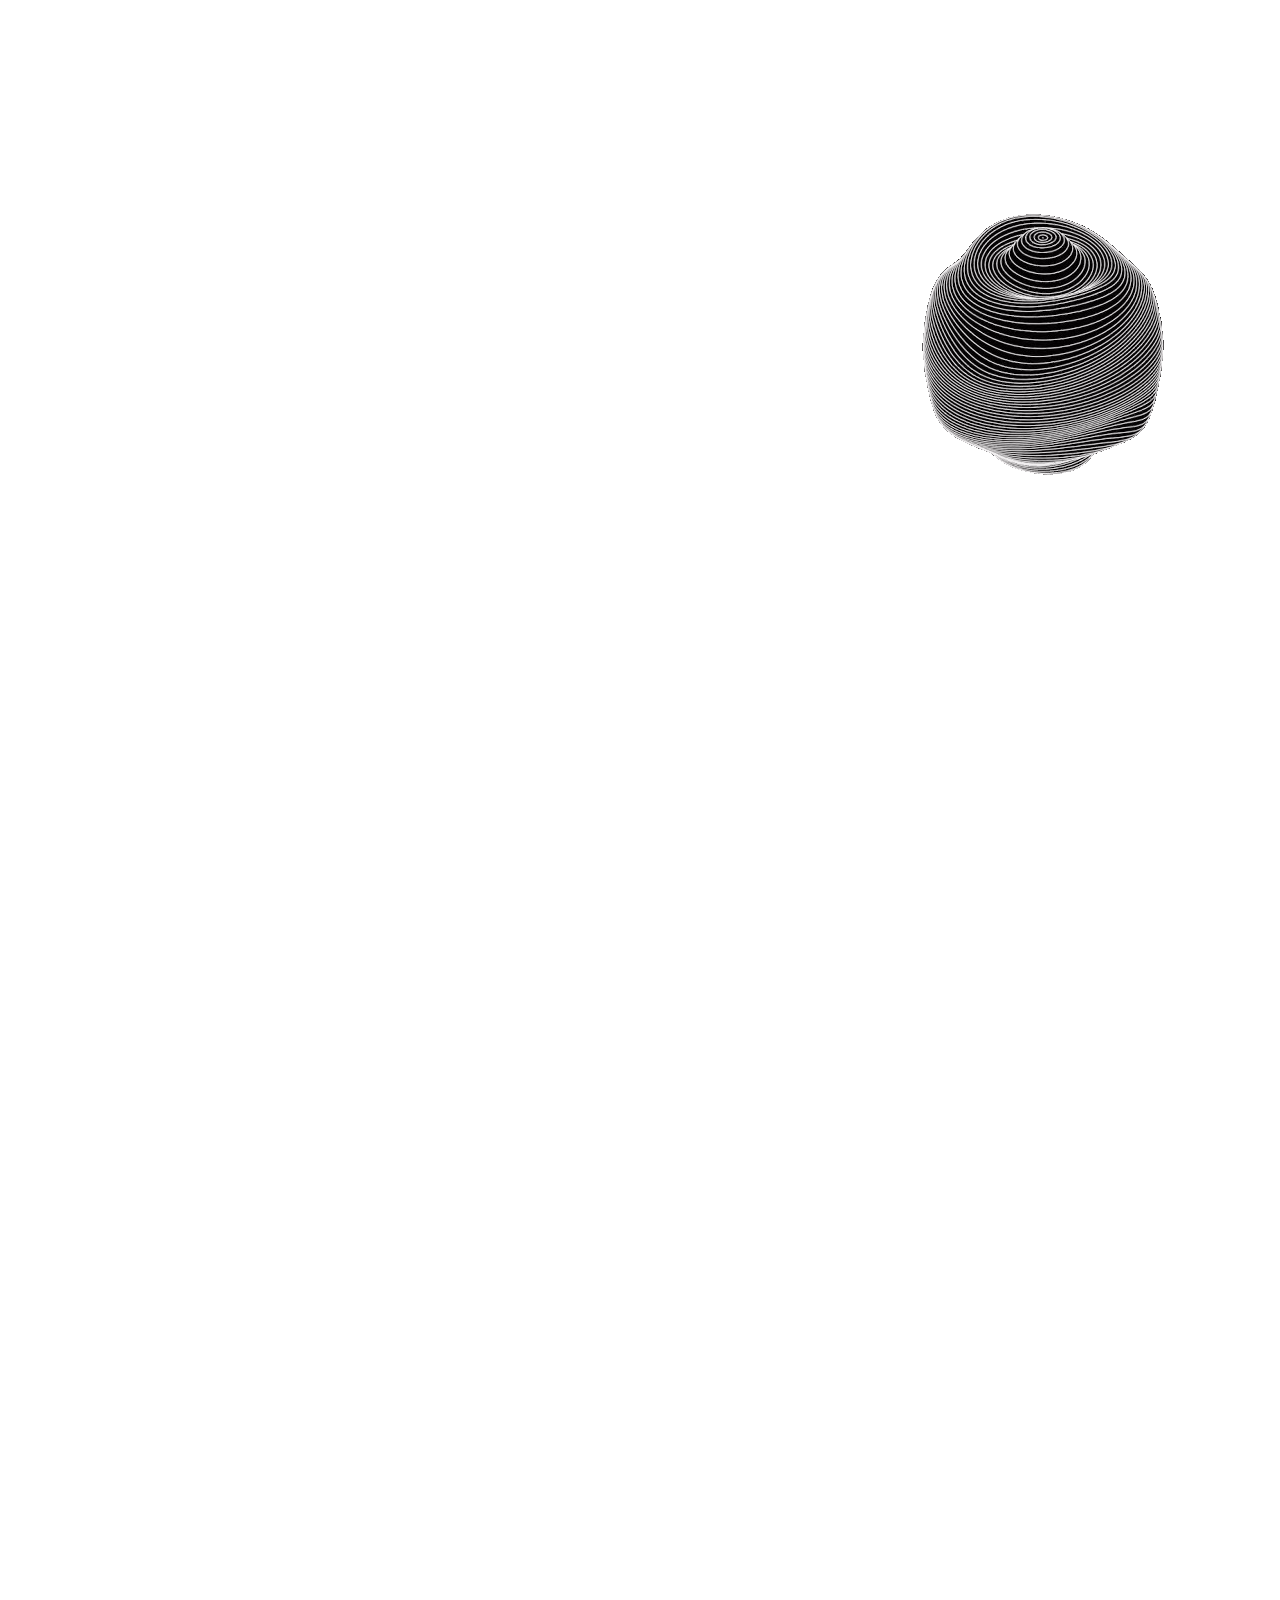
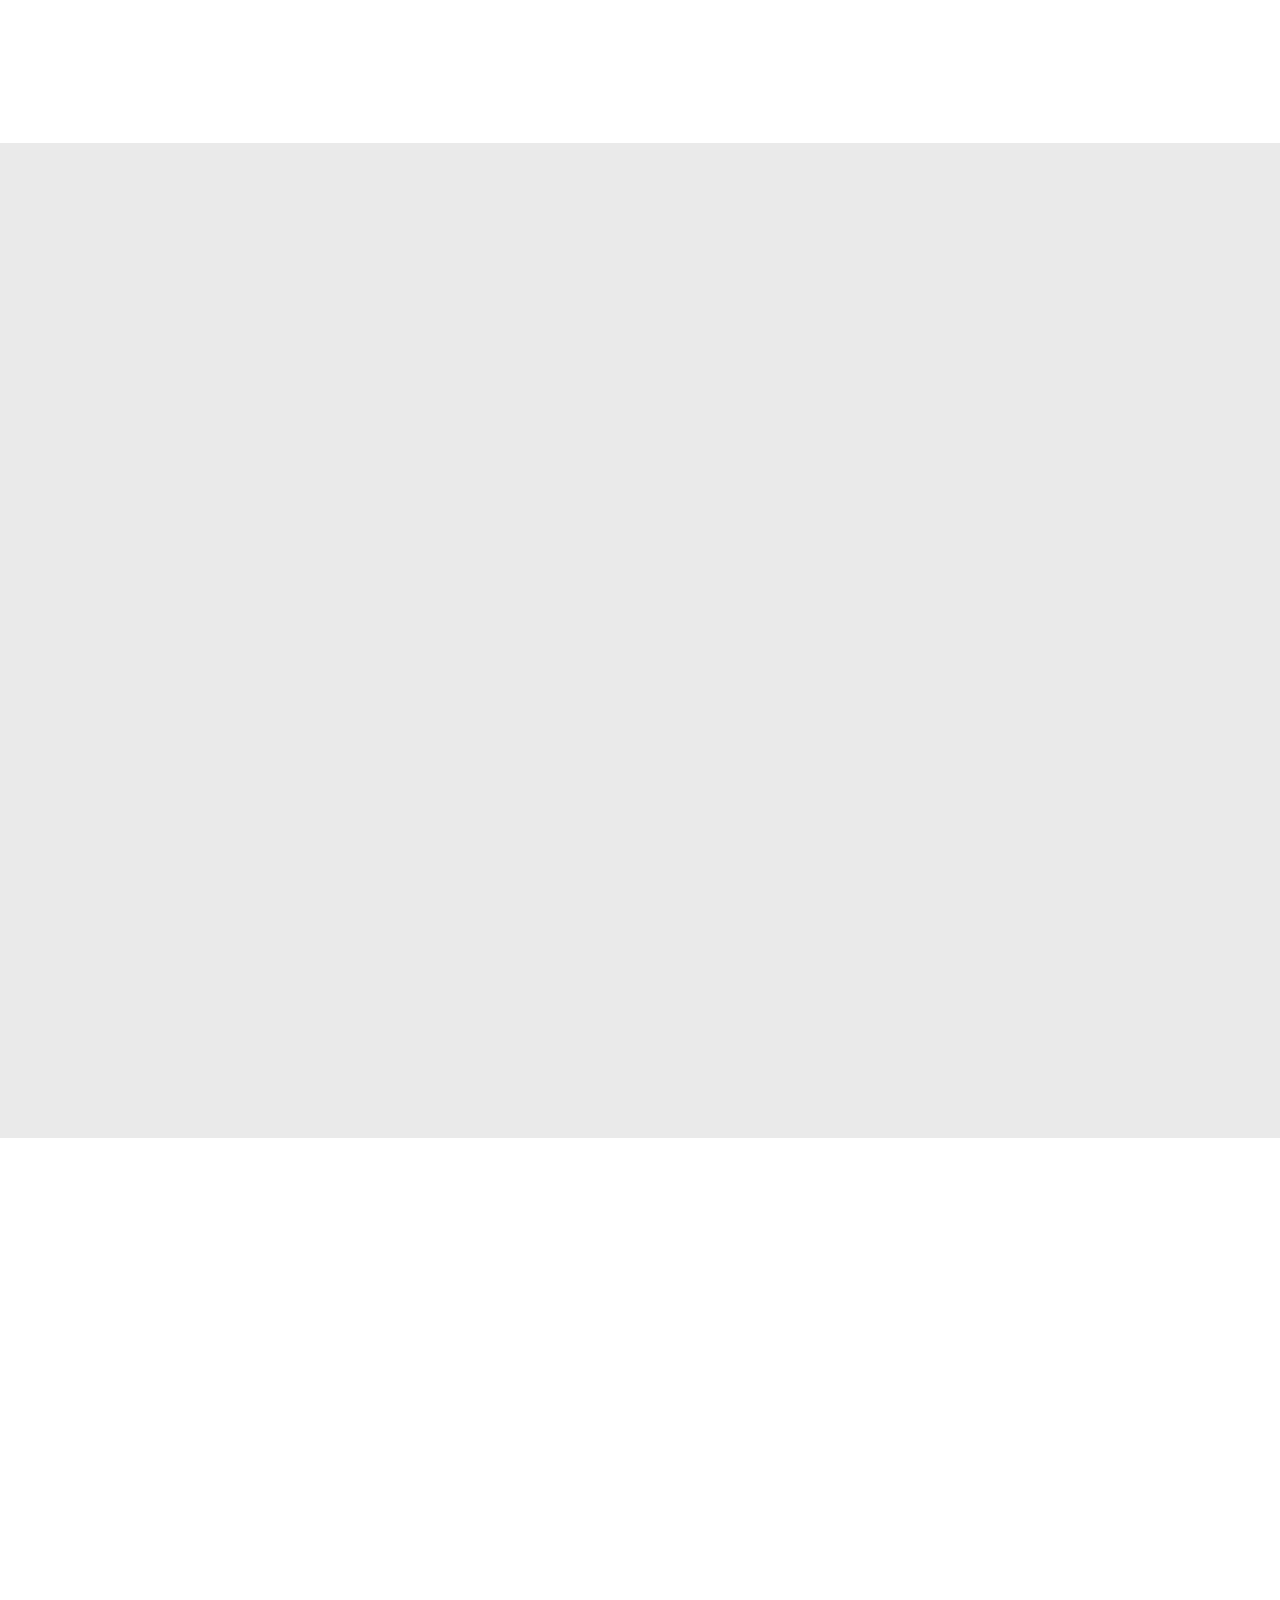
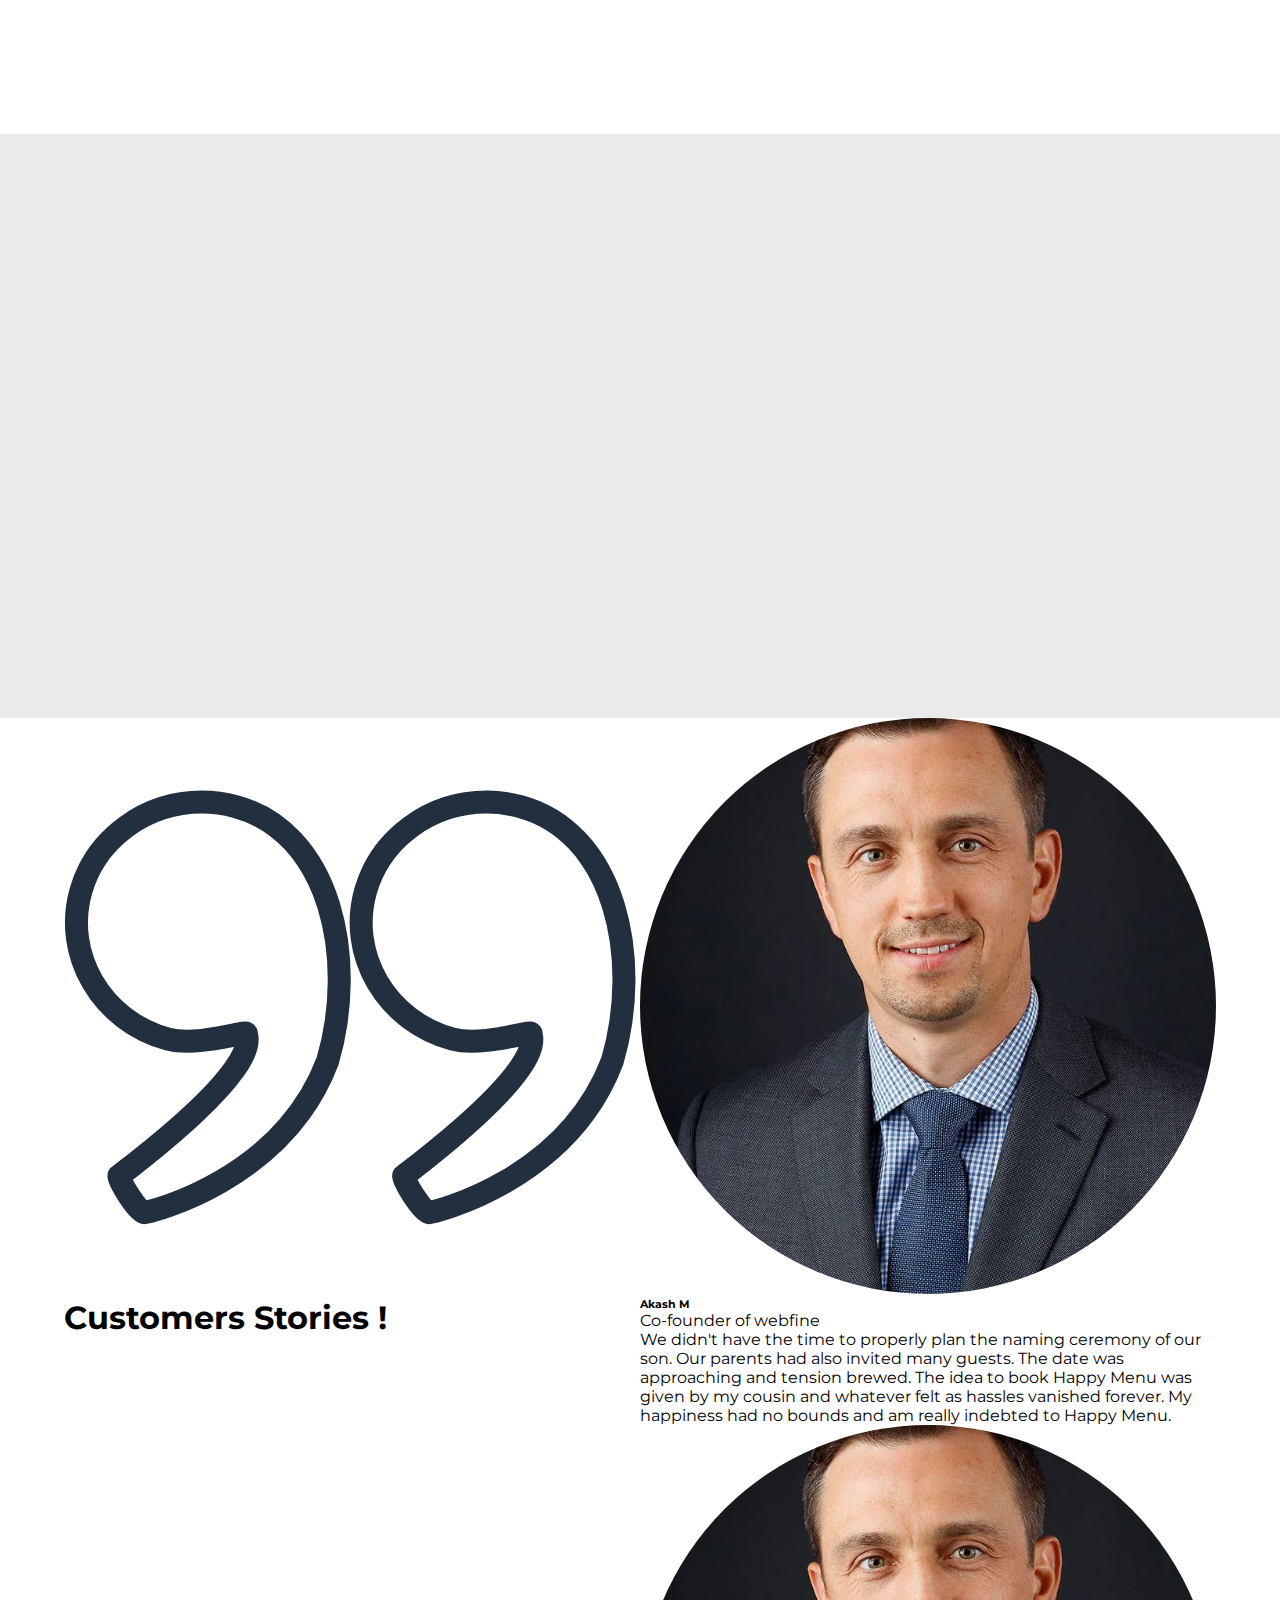
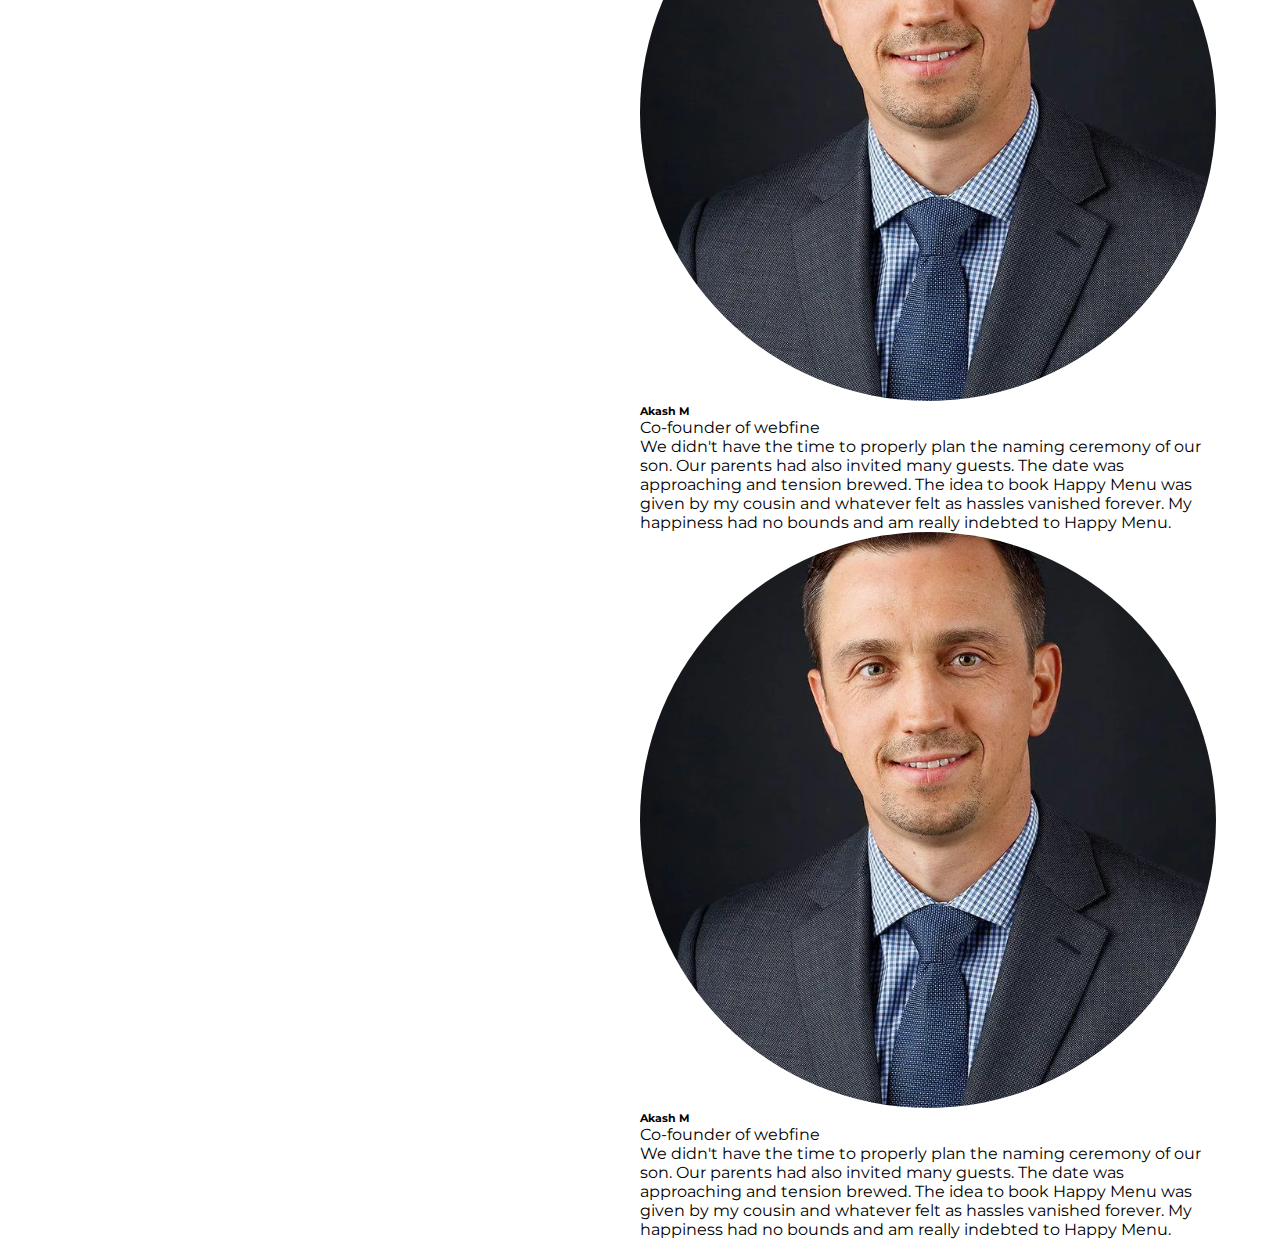
==== commit 885fc519: "added html only for testimonial section need to add css" ====
--- a/ibeamCreations Home Page.html
+++ b/ibeamCreations Home Page.html
@@ -5,6 +5,10 @@
     <meta http-equiv="X-UA-Compatible" content="IE=edge" />
     <meta name="viewport" content="width=device-width, initial-scale=1.0" />
     <title>Ibeam Creations</title>
+    <link
+      rel="stylesheet"
+      href="https://unpkg.com/swiper@7/swiper-bundle.min.css"
+    />
     <link rel="stylesheet" href="https://unpkg.com/aos@next/dist/aos.css" />
     <link rel="stylesheet" href="Styles/index.css" />
   </head>
@@ -410,9 +414,119 @@
         </div>
       </div>
     </section>
+    <section class="testimonial-sec">
+      <div class="container">
+        <div class="flex-wrapper">
+          <div class="left">
+            <img
+              src="Resources/double-quoutes.svg"
+              alt="best event management company in palakkad kerala"
+            />
+            <h1>Customers <span> Stories !</span></h1>
+          </div>
+          <div class="right">
+            <!-- Slider main container -->
+            <div class="swiper">
+              <!-- Additional required wrapper -->
+              <div class="swiper-wrapper">
+                <!-- Slides -->
+                <div class="swiper-slide">
+                  <div class="top">
+                    <img
+                      src="Resources/testimonial-picture.svg"
+                      alt="best event in palakkad"
+                    />
+                    <div class="text-wrapper">
+                      <h6>Akash M</h6>
+                      <span>Co-founder of webfine</span>
+                    </div>
+                  </div>
+                  <div class="bottom">
+                    <p>
+                      We didn't have the time to properly plan the naming
+                      ceremony of our son. Our parents had also invited many
+                      guests. The date was approaching and tension brewed. The
+                      idea to book Happy Menu was given by my cousin and
+                      whatever felt as hassles vanished forever. My happiness
+                      had no bounds and am really indebted to Happy Menu.
+                    </p>
+                  </div>
+                </div>
+                <div class="swiper-slide">
+                  <div class="top">
+                    <img
+                      src="Resources/testimonial-picture.svg"
+                      alt="best event in palakkad"
+                    />
+                    <div class="text-wrapper">
+                      <h6>Akash M</h6>
+                      <span>Co-founder of webfine</span>
+                    </div>
+                  </div>
+                  <div class="bottom">
+                    <p>
+                      We didn't have the time to properly plan the naming
+                      ceremony of our son. Our parents had also invited many
+                      guests. The date was approaching and tension brewed. The
+                      idea to book Happy Menu was given by my cousin and
+                      whatever felt as hassles vanished forever. My happiness
+                      had no bounds and am really indebted to Happy Menu.
+                    </p>
+                  </div>
+                </div>
+                <div class="swiper-slide">
+                  <div class="top">
+                    <img
+                      src="Resources/testimonial-picture.svg"
+                      alt="best event in palakkad"
+                    />
+                    <div class="text-wrapper">
+                      <h6>Akash M</h6>
+                      <span>Co-founder of webfine</span>
+                    </div>
+                  </div>
+                  <div class="bottom">
+                    <p>
+                      We didn't have the time to properly plan the naming
+                      ceremony of our son. Our parents had also invited many
+                      guests. The date was approaching and tension brewed. The
+                      idea to book Happy Menu was given by my cousin and
+                      whatever felt as hassles vanished forever. My happiness
+                      had no bounds and am really indebted to Happy Menu.
+                    </p>
+                  </div>
+                </div>
+              </div>
+            </div>
+          </div>
+        </div>
+      </div>
+    </section>
     <script src="https://unpkg.com/aos@next/dist/aos.js"></script>
+    <script src="https://unpkg.com/swiper@7/swiper-bundle.min.js"></script>
     <script>
       AOS.init();
+      const swiper = new Swiper(".swiper", {
+        // Optional parameters
+        direction: "vertical",
+        loop: true,
+
+        // If we need pagination
+        pagination: {
+          el: ".swiper-pagination",
+        },
+
+        // Navigation arrows
+        navigation: {
+          nextEl: ".swiper-button-next",
+          prevEl: ".swiper-button-prev",
+        },
+
+        // And if we need scrollbar
+        scrollbar: {
+          el: ".swiper-scrollbar",
+        },
+      });
     </script>
   </body>
 </html>
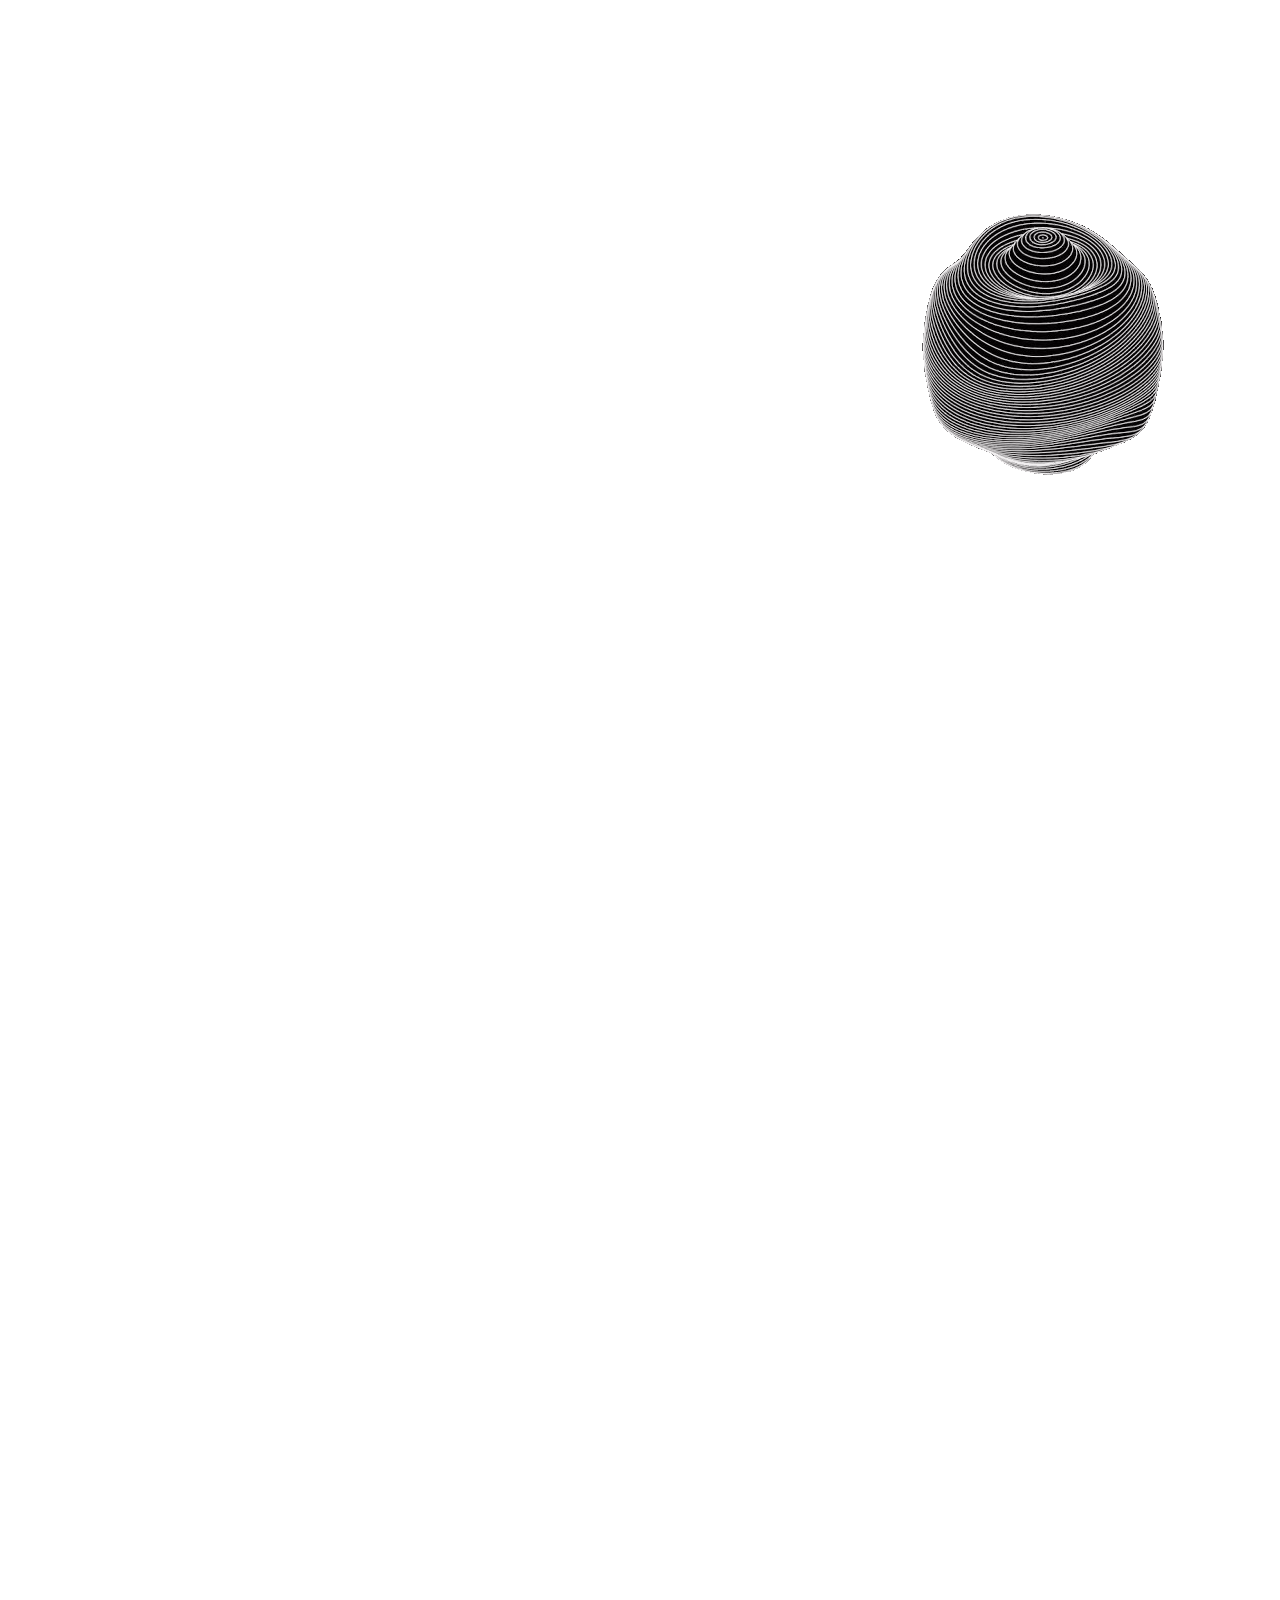
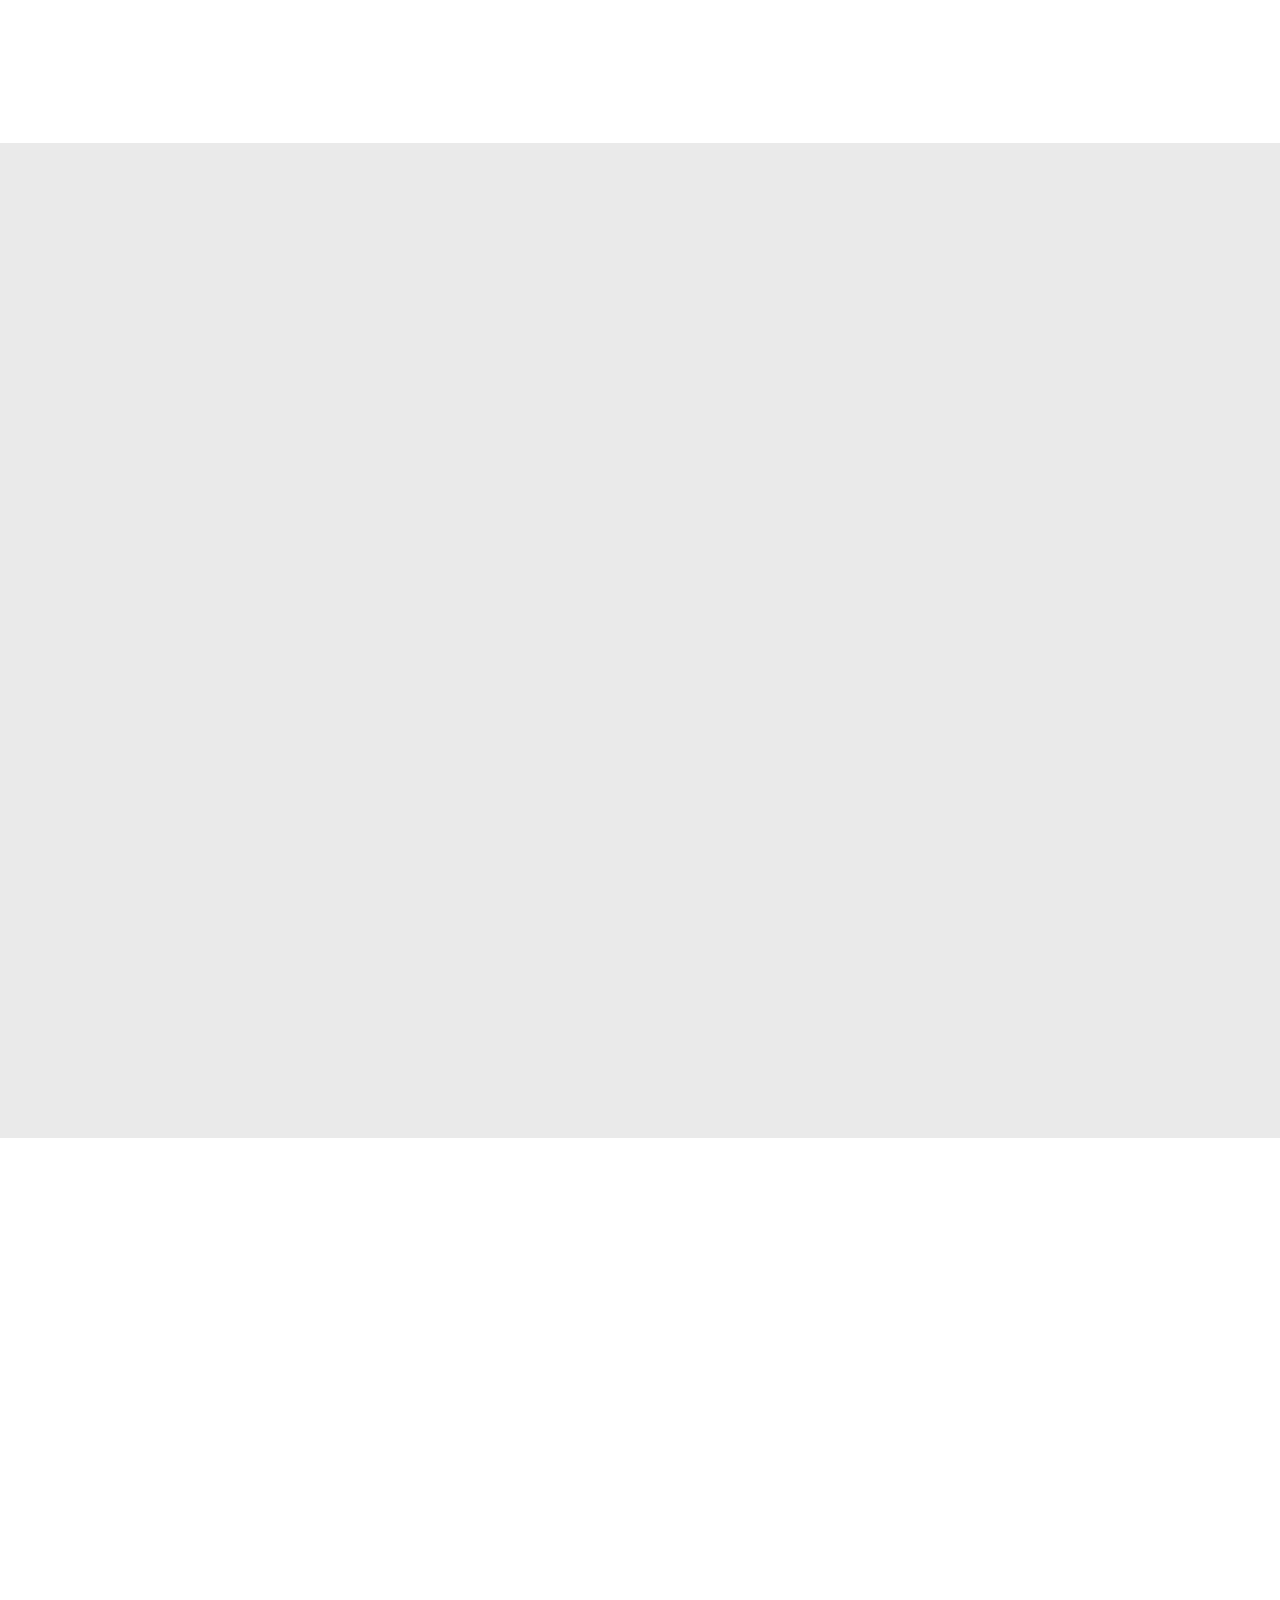
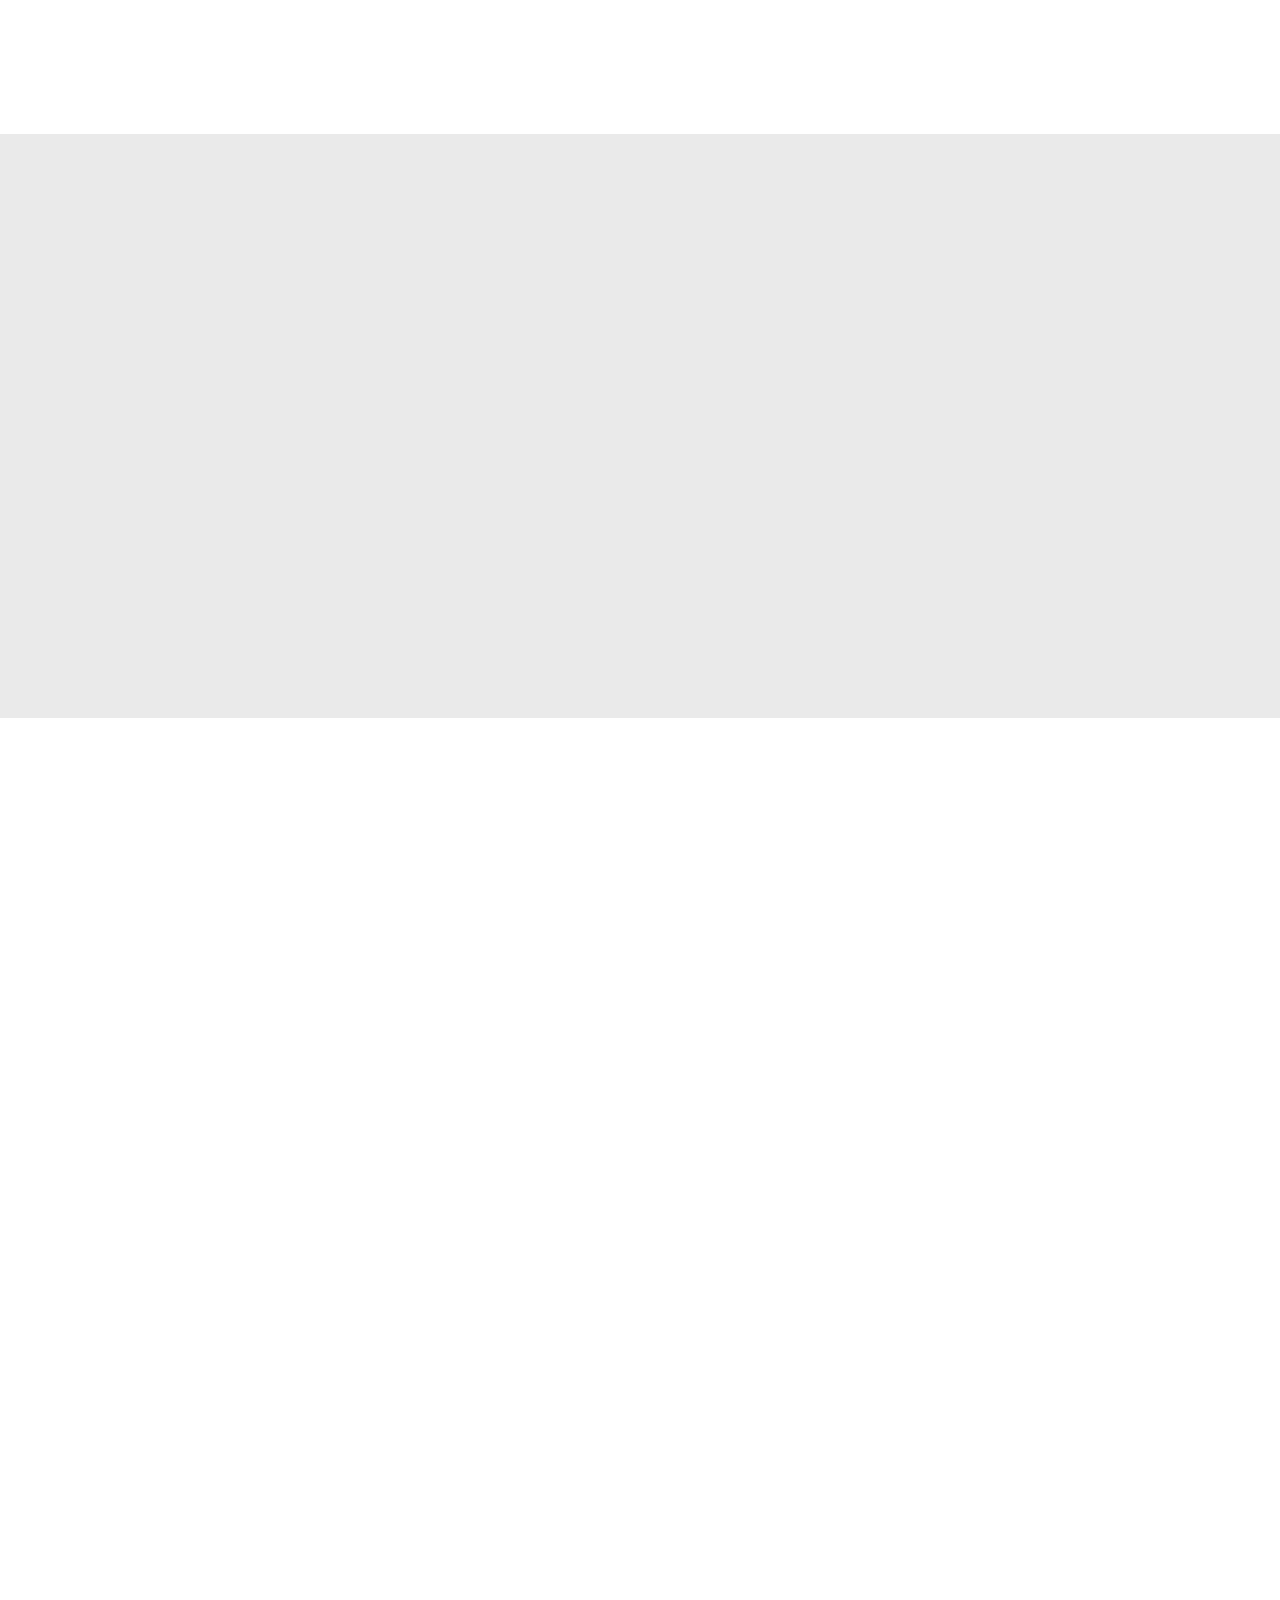
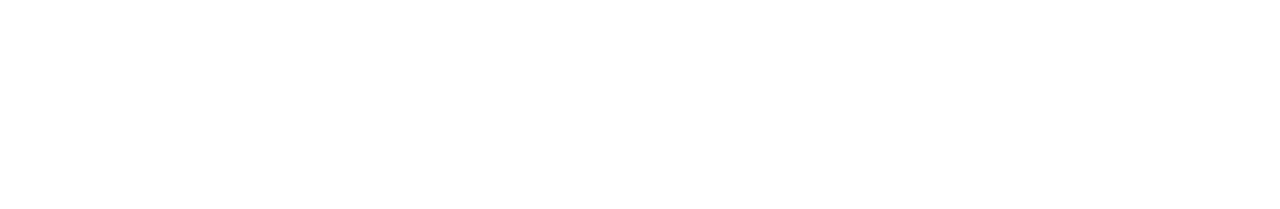
==== commit d1158272: "added testimonial css and html" ====
--- a/ibeamCreations Home Page.html
+++ b/ibeamCreations Home Page.html
@@ -414,17 +414,43 @@
         </div>
       </div>
     </section>
+    <!--Testimonial-Section-->
     <section class="testimonial-sec">
       <div class="container">
         <div class="flex-wrapper">
-          <div class="left">
+          <div class="left"
+          data-aos="fade-right"
+          data-aos-delay="300"
+          data-aos-duration="1000"
+          data-aos-once="true"
+          data-aos-easing="ease-in-out">
             <img
               src="Resources/double-quoutes.svg"
               alt="best event management company in palakkad kerala"
+              data-aos="fade-right"
+              data-aos-delay="300"
+              data-aos-duration="1000"
+              data-aos-once="true"
+              data-aos-easing="ease-in-out"
             />
-            <h1>Customers <span> Stories !</span></h1>
-          </div>
-          <div class="right">
+            <h1
+              data-aos="fade-right"
+              data-aos-delay="400"
+              data-aos-duration="1000"
+              data-aos-once="true"
+              data-aos-easing="ease-in-out"
+            >
+              Customers <span> Stories !</span>
+            </h1>
+          </div>
+          <div
+            class="right"
+            data-aos="fade"
+            data-aos-delay="650"
+            data-aos-duration="1000"
+            data-aos-once="true"
+            data-aos-easing="ease-in-out"
+          >
             <!-- Slider main container -->
             <div class="swiper">
               <!-- Additional required wrapper -->
@@ -508,7 +534,7 @@
       AOS.init();
       const swiper = new Swiper(".swiper", {
         // Optional parameters
-        direction: "vertical",
+        direction: "horizontal",
         loop: true,
 
         // If we need pagination
--- a/Styles/index.css
+++ b/Styles/index.css
@@ -507,7 +507,7 @@
   width: 100%;
   height: auto;
   padding: 65px 0;
-  background-color: #EAEAEA;
+  background-color: #eaeaea;
 }
 
 .why-choose-us .container .flex-wrapper {
@@ -622,4 +622,112 @@
   right: 20px;
   font-weight: 700;
 }
+
+.testimonial-sec {
+  width: 100%;
+  height: auto;
+  padding: 50px 0;
+}
+
+.testimonial-sec .container {
+  margin: 0% auto auto 2%;
+}
+
+.testimonial-sec .container .flex-wrapper .left {
+  width: 40%;
+}
+
+.testimonial-sec .container .flex-wrapper .left img {
+  width: 300px;
+  height: 300px;
+  opacity: 0.1;
+  -webkit-transform: translateX(-70px);
+          transform: translateX(-70px);
+}
+
+.testimonial-sec .container .flex-wrapper .left h1 {
+  font-size: 80px;
+  line-height: 110px;
+  letter-spacing: 3%;
+  max-width: 600px;
+  -webkit-transform: translateY(-20px);
+          transform: translateY(-20px);
+}
+
+.testimonial-sec .container .flex-wrapper .left h1 span {
+  opacity: 0.5;
+}
+
+.testimonial-sec .container .flex-wrapper .right {
+  width: 60%;
+  padding-left: 30px;
+}
+
+.testimonial-sec .container .flex-wrapper .right img {
+  width: 60px;
+  height: 60px;
+}
+
+.testimonial-sec .container .flex-wrapper .right .swiper {
+  background-color: #3d72a4;
+  height: auto;
+  padding: 100px 0px 85px 10px;
+}
+
+.testimonial-sec .container .flex-wrapper .right .swiper .swiper-wrapper {
+  display: -webkit-box;
+  display: -ms-flexbox;
+  display: flex;
+  gap: 10px;
+}
+
+.testimonial-sec .container .flex-wrapper .right .swiper .swiper-wrapper .swiper-slide {
+  background-color: #fff;
+  color: #000;
+  display: -webkit-box;
+  display: -ms-flexbox;
+  display: flex;
+  -webkit-box-orient: vertical;
+  -webkit-box-direction: normal;
+      -ms-flex-direction: column;
+          flex-direction: column;
+  gap: 30px;
+  padding: 40px;
+  border-radius: 20px;
+}
+
+.testimonial-sec .container .flex-wrapper .right .swiper .swiper-wrapper .swiper-slide .top {
+  display: -webkit-box;
+  display: -ms-flexbox;
+  display: flex;
+  gap: 0 35px;
+}
+
+.testimonial-sec .container .flex-wrapper .right .swiper .swiper-wrapper .swiper-slide .top .text-wrapper {
+  margin-top: 10px;
+  display: -webkit-box;
+  display: -ms-flexbox;
+  display: flex;
+  -webkit-box-orient: vertical;
+  -webkit-box-direction: normal;
+      -ms-flex-direction: column;
+          flex-direction: column;
+}
+
+.testimonial-sec .container .flex-wrapper .right .swiper .swiper-wrapper .swiper-slide .top .text-wrapper h6 {
+  font-size: 15px;
+  letter-spacing: 2%;
+}
+
+.testimonial-sec .container .flex-wrapper .right .swiper .swiper-wrapper .swiper-slide .top .text-wrapper span {
+  opacity: 0.5;
+  font-size: 12px;
+}
+
+.testimonial-sec .container .flex-wrapper .right .swiper .swiper-wrapper .swiper-slide .bottom p {
+  font-size: 15px;
+  line-height: 28px;
+  letter-spacing: 3%;
+  font-weight: 500;
+}
 /*# sourceMappingURL=index.css.map */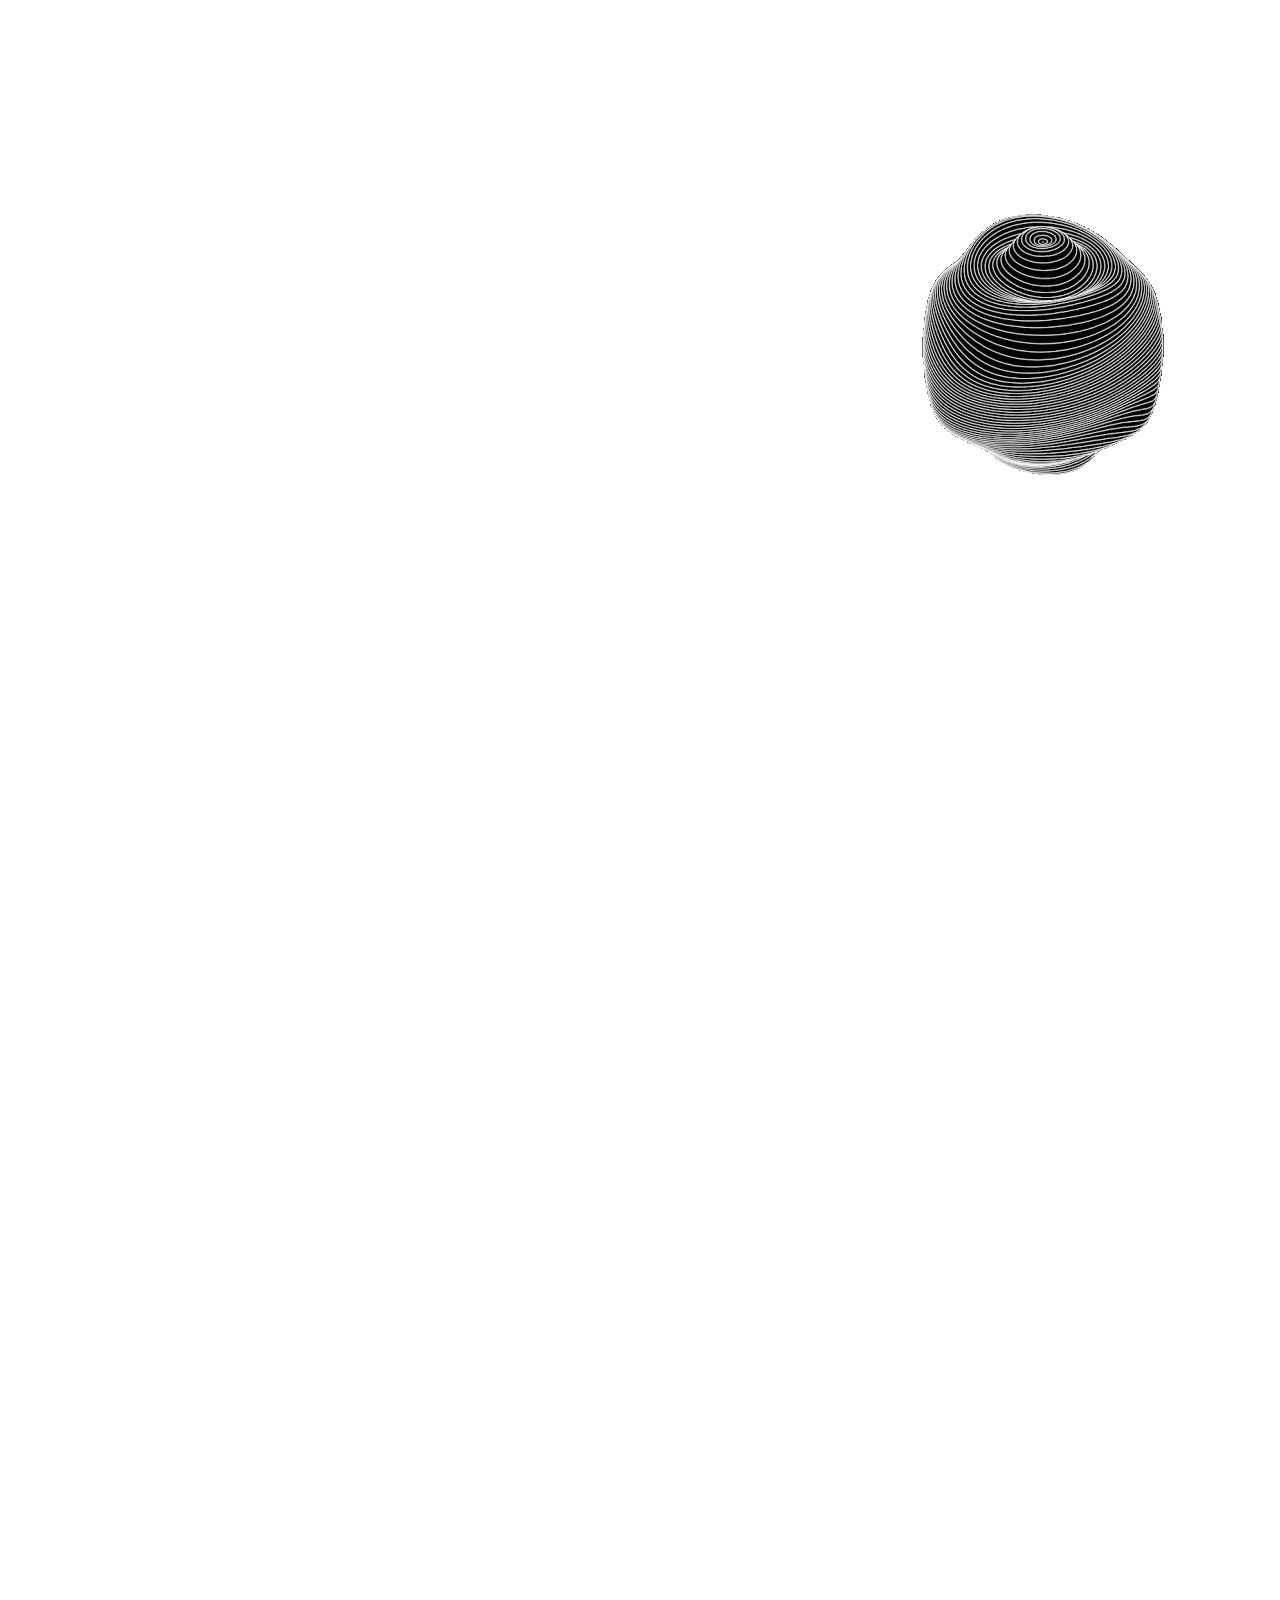
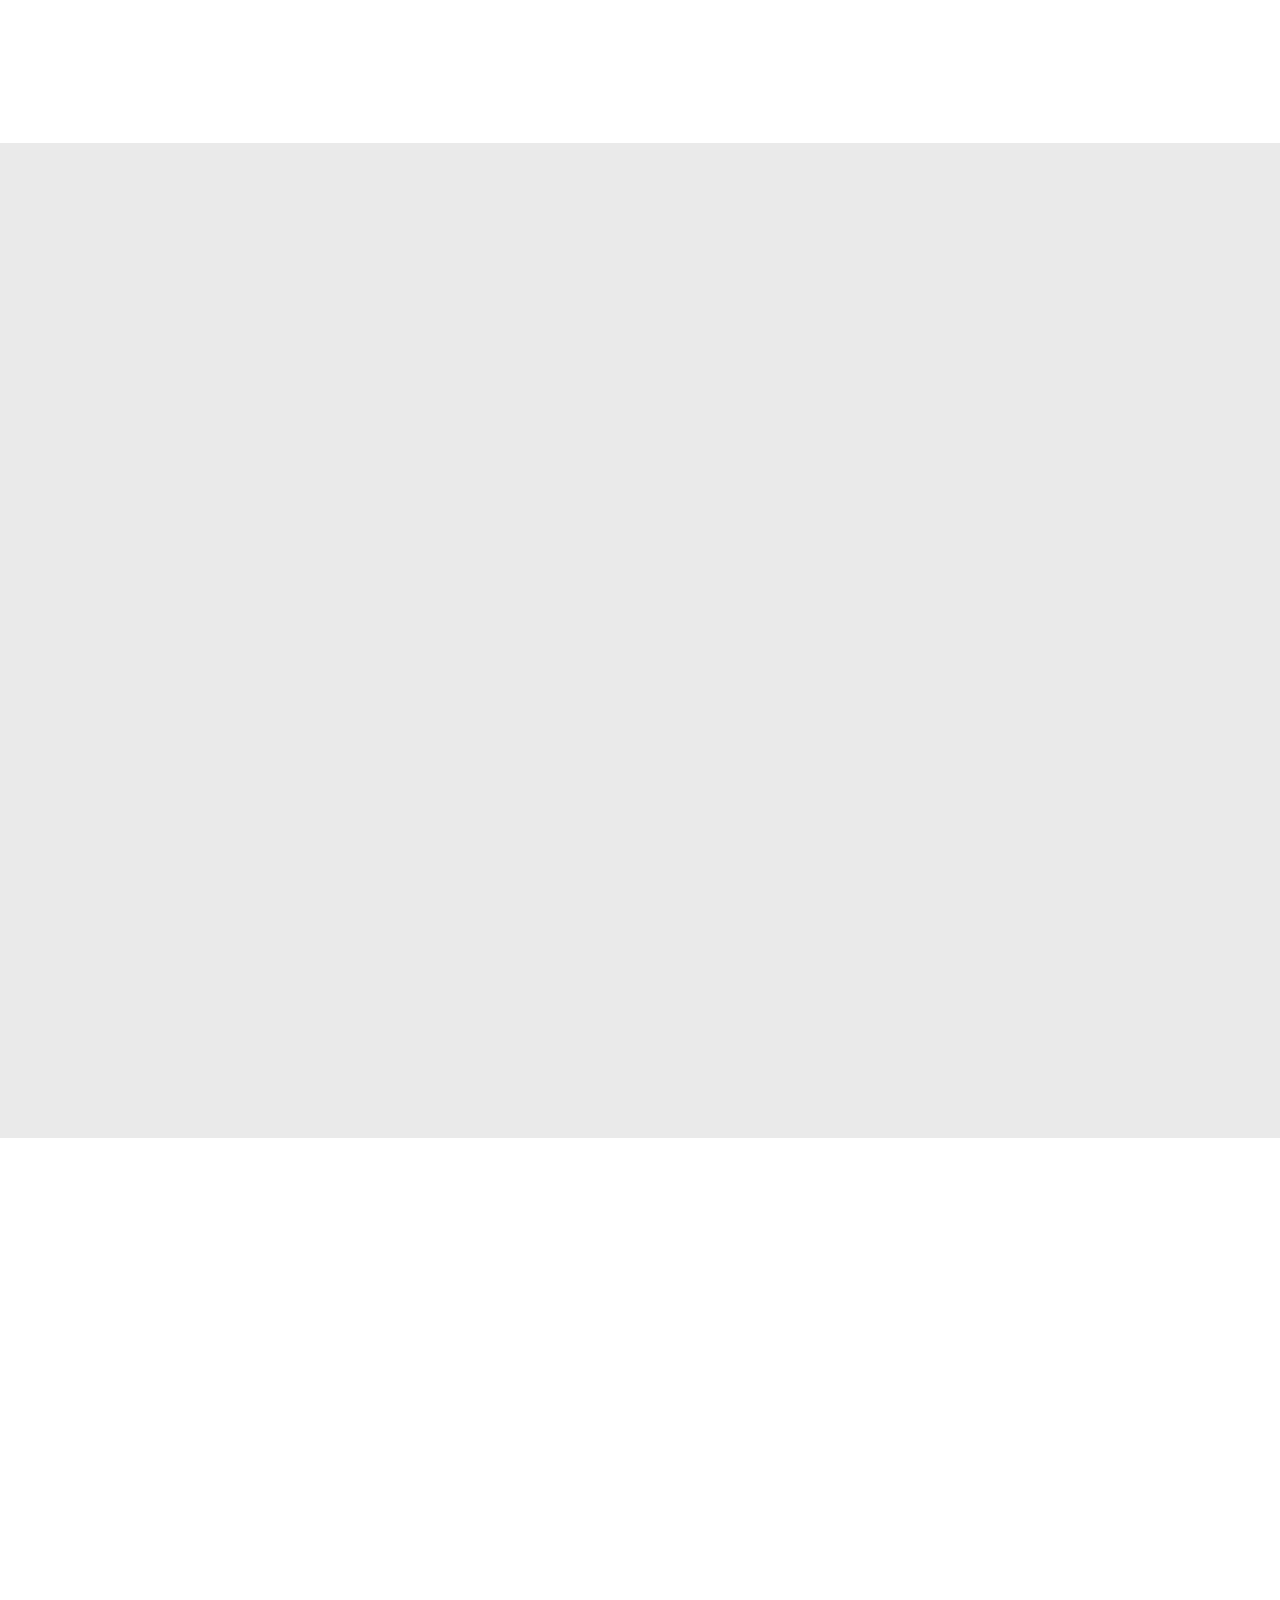
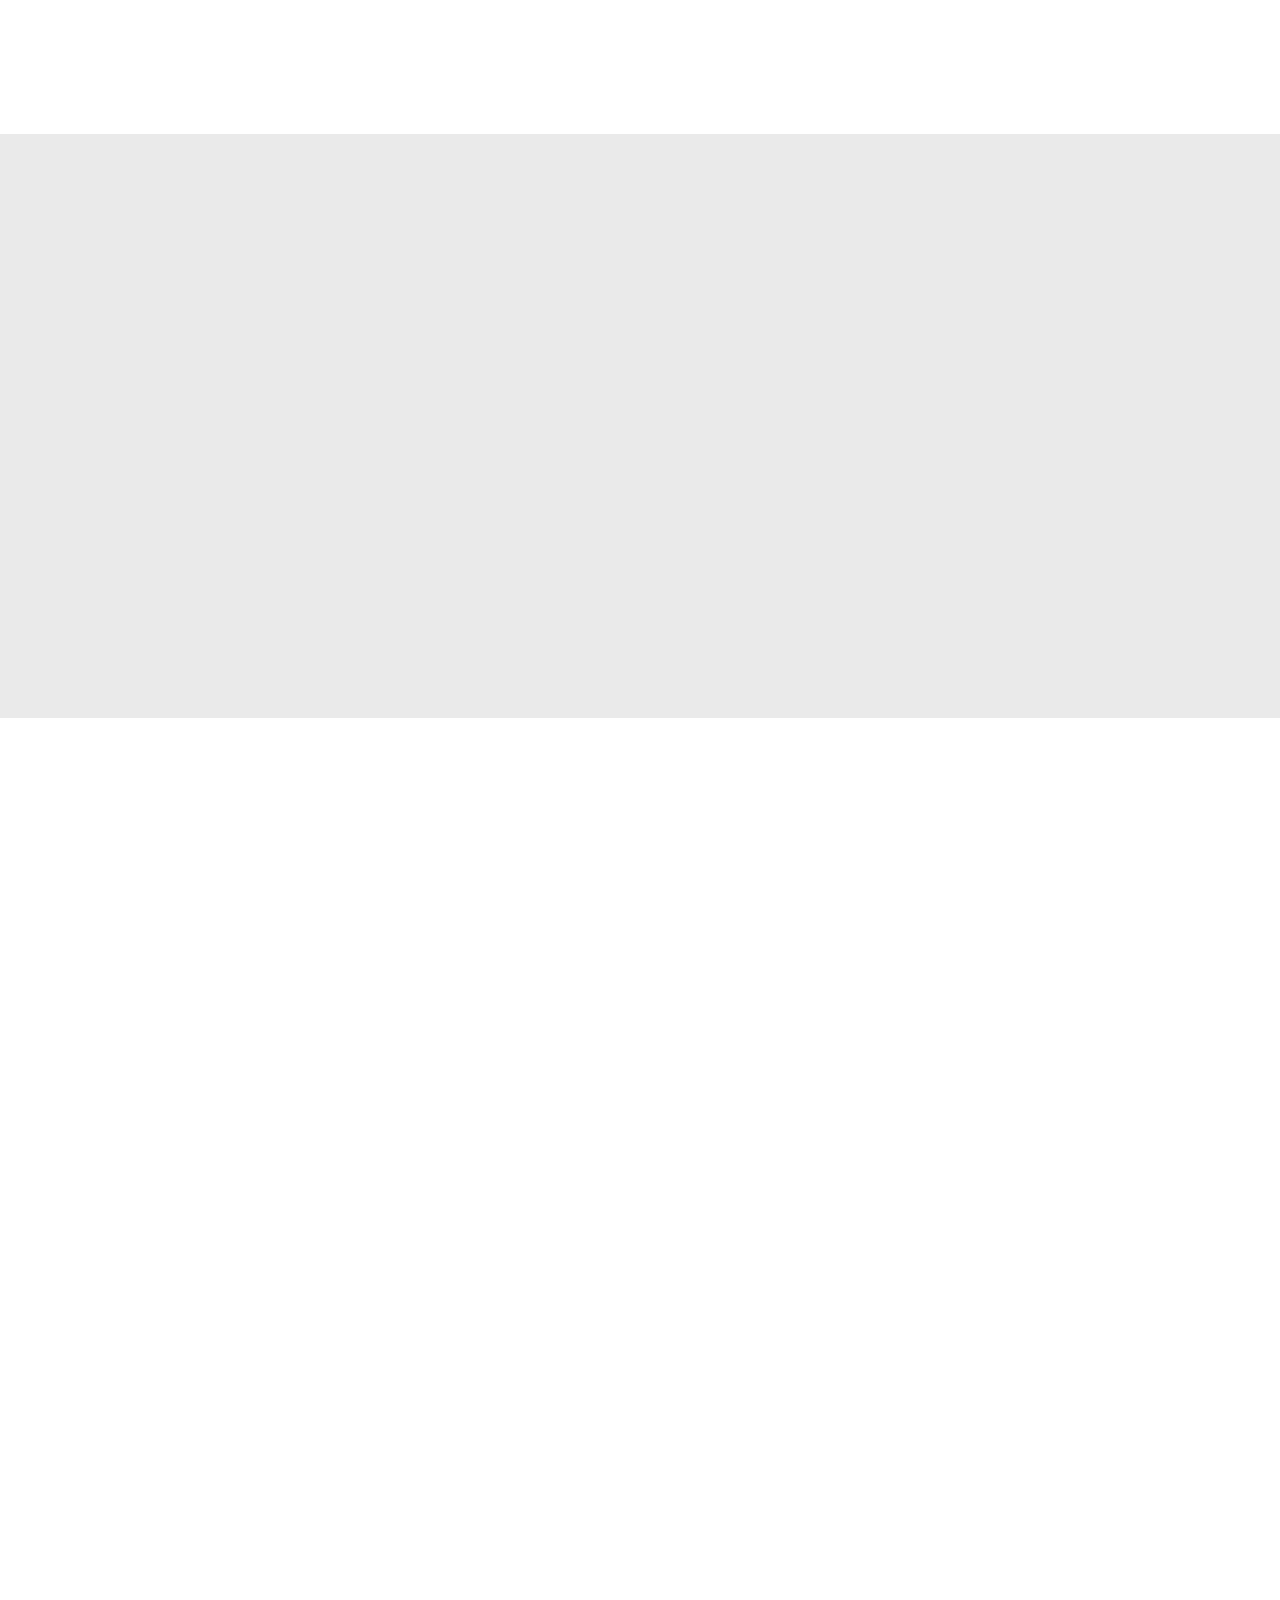
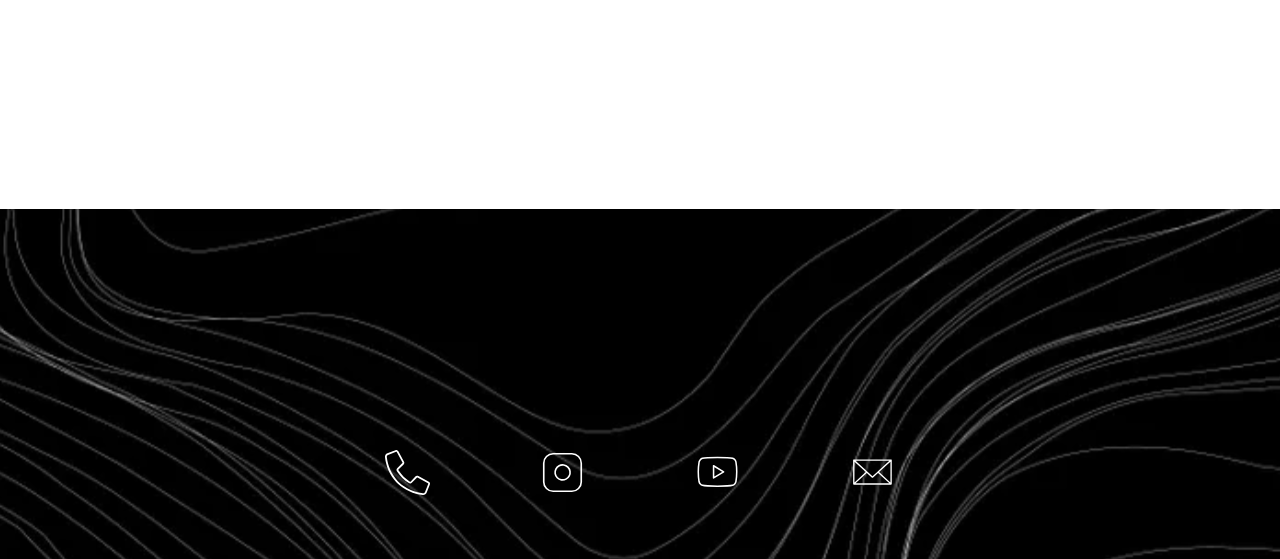
==== commit b62bdb46: "added footer section" ====
--- a/ibeamCreations Home Page.html
+++ b/ibeamCreations Home Page.html
@@ -77,7 +77,7 @@
       </div>
     </section>
     <!--Top event management section-->
-    <section class="top-event-section">
+    <section class="top-event-section" id="about-us">
       <div class="container">
         <div class="flex-wrapper">
           <div
@@ -418,12 +418,14 @@
     <section class="testimonial-sec">
       <div class="container">
         <div class="flex-wrapper">
-          <div class="left"
-          data-aos="fade-right"
-          data-aos-delay="300"
-          data-aos-duration="1000"
-          data-aos-once="true"
-          data-aos-easing="ease-in-out">
+          <div
+            class="left"
+            data-aos="fade-right"
+            data-aos-delay="300"
+            data-aos-duration="1000"
+            data-aos-once="true"
+            data-aos-easing="ease-in-out"
+          >
             <img
               src="Resources/double-quoutes.svg"
               alt="best event management company in palakkad kerala"
@@ -528,6 +530,60 @@
         </div>
       </div>
     </section>
+    <!--Footer Section-->
+    <footer>
+      <div class="container">
+        <div
+          class="top"
+          data-aos="fade"
+          data-aos-delay="300"
+          data-aos-duration="1000"
+          data-aos-once="true"
+          data-aos-easing="ease-in-out"
+        >
+          <a href="ibeamCreations Home Page.html">Ibeam Creations</a>
+        </div>
+        <div
+          class="mid"
+          data-aos="fade"
+          data-aos-delay="600"
+          data-aos-duration="1000"
+          data-aos-once="true"
+          data-aos-easing="ease-in-out"
+        >
+          <a href="#about-us"> About</a>
+          <a href="Pages/Photos of our event management clients.html"
+            >Gallery</a
+          >
+          <a
+            href="Pages/Contact the best event management company in palakkad.html"
+            >Contact</a
+          >
+        </div>
+        <div class="bottom">
+          <a href="#">
+            <img
+              src="Resources/socail-icons/phone.svg"
+              alt="best event management company in kerala palakkda"
+          /></a>
+          <a href="#">
+            <img
+              src="Resources/socail-icons/20862401111543238897 1.svg"
+              alt="best event management company in kerala palakkda"
+          /></a>
+          <a href="#">
+            <img
+              src="Resources/socail-icons/9133443261543238956 1.svg"
+              alt="best event management company in kerala palakkda"
+          /></a>
+          <a href="#">
+            <img
+              src="Resources/socail-icons/email.svg"
+              alt="best event management company in kerala palakkda"
+          /></a>
+        </div>
+      </div>
+    </footer>
     <script src="https://unpkg.com/aos@next/dist/aos.js"></script>
     <script src="https://unpkg.com/swiper@7/swiper-bundle.min.js"></script>
     <script>
--- a/Styles/index.css
+++ b/Styles/index.css
@@ -6,6 +6,7 @@
   -webkit-box-sizing: border-box;
           box-sizing: border-box;
   font-family: "Montserrat", sans-serif;
+  scroll-behavior: smooth;
 }
 
 body,
@@ -59,6 +60,7 @@
   -webkit-box-sizing: border-box;
           box-sizing: border-box;
   font-family: "Montserrat", sans-serif;
+  scroll-behavior: smooth;
 }
 
 body,
@@ -131,6 +133,70 @@
 
 header .container a.logo {
   font-weight: 600;
+}
+
+footer {
+  width: 100%;
+  height: 350px;
+  background-image: url(/Resources/bg.svg);
+  background-position: center;
+  background-repeat: no-repeat;
+  background-size: cover;
+  color: #fff;
+}
+
+footer .container {
+  width: 90%;
+  height: inherit;
+  padding: 50px 0;
+  margin: 0% auto;
+  display: -webkit-box;
+  display: -ms-flexbox;
+  display: flex;
+  -webkit-box-orient: vertical;
+  -webkit-box-direction: normal;
+      -ms-flex-direction: column;
+          flex-direction: column;
+  -webkit-box-pack: space-evenly;
+      -ms-flex-pack: space-evenly;
+          justify-content: space-evenly;
+  -webkit-box-align: center;
+      -ms-flex-align: center;
+          align-items: center;
+  gap: 50px;
+}
+
+footer .container .top a {
+  color: #fff;
+  font-weight: 600;
+  font-size: 30px;
+  letter-spacing: 2%;
+}
+
+footer .container .mid {
+  display: -webkit-box;
+  display: -ms-flexbox;
+  display: flex;
+  gap: 250px;
+}
+
+footer .container .mid a {
+  color: #fff;
+  font-weight: 500;
+  font-size: 20px;
+}
+
+footer .container .bottom {
+  display: -webkit-box;
+  display: -ms-flexbox;
+  display: flex;
+  gap: 110px;
+}
+
+footer .container .bottom a img {
+  width: 45px;
+  height: 45px;
+  cursor: pointer;
 }
 
 .hero-section {
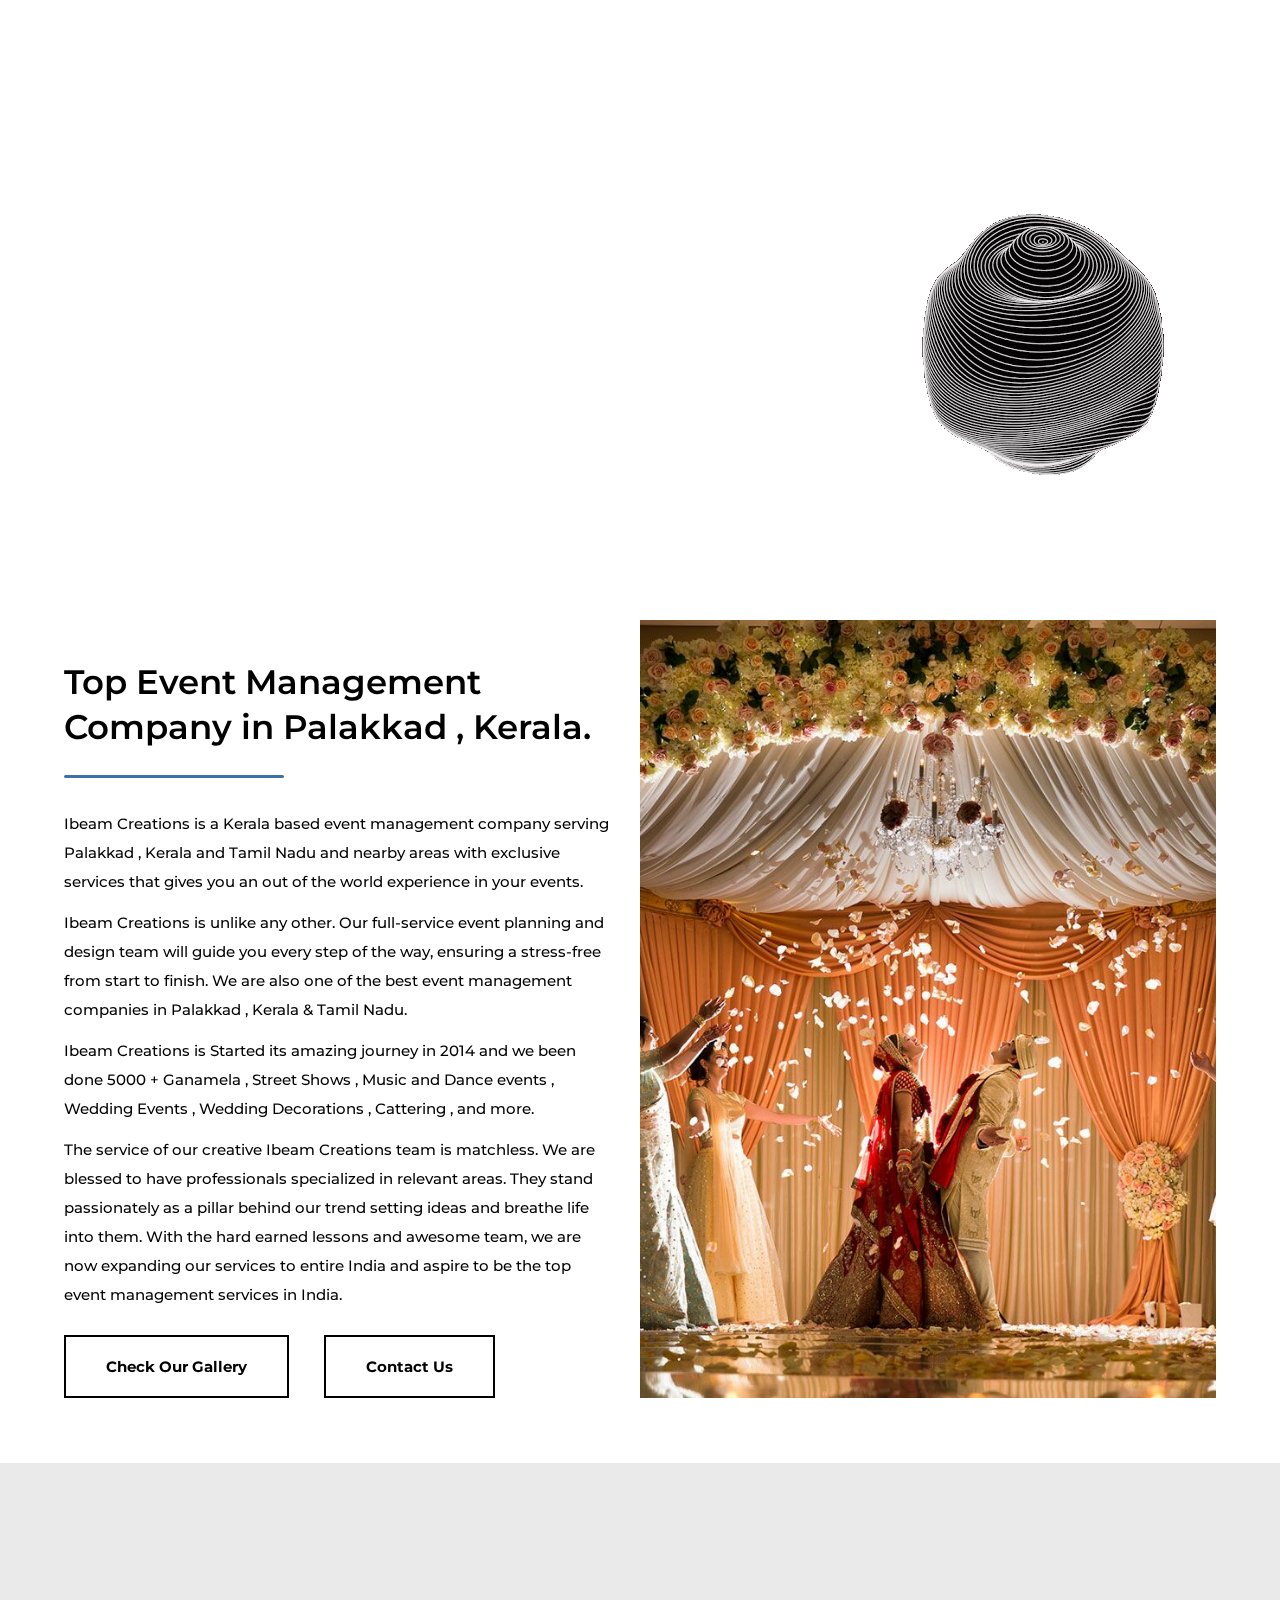
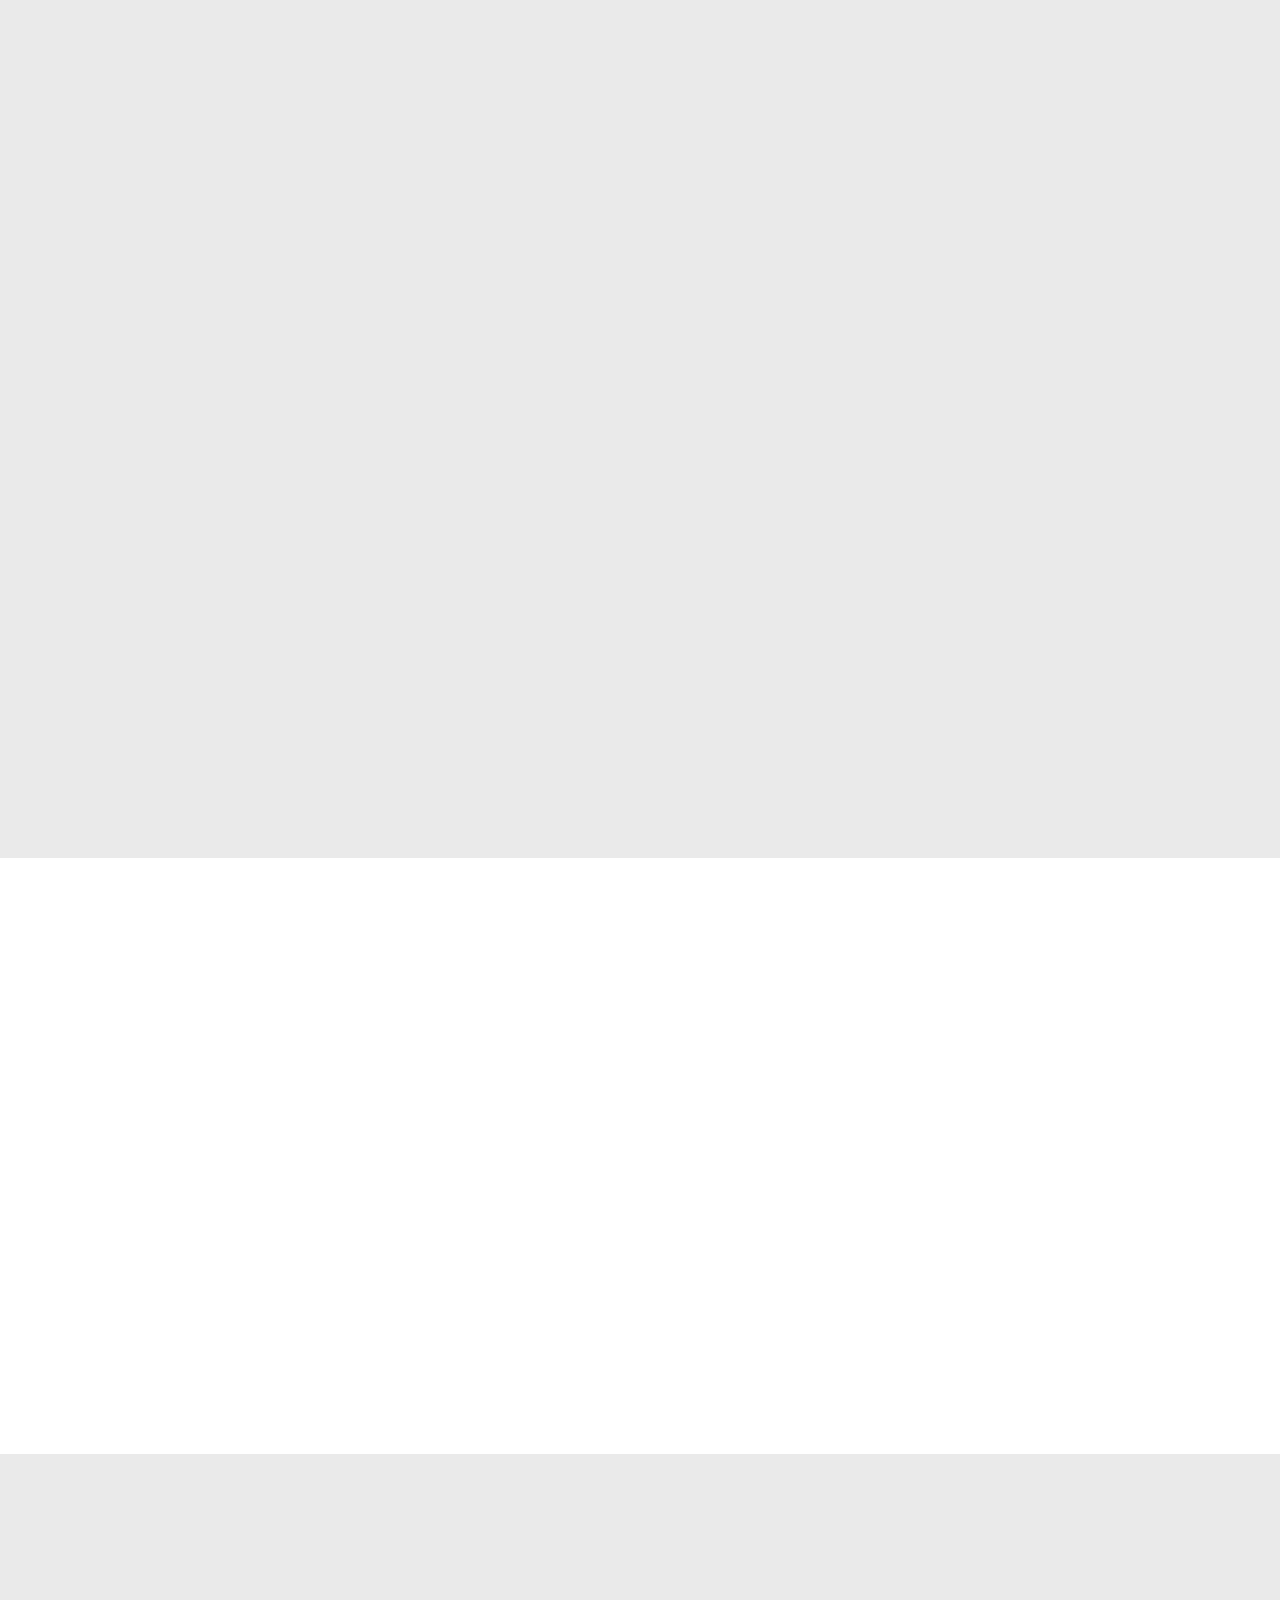
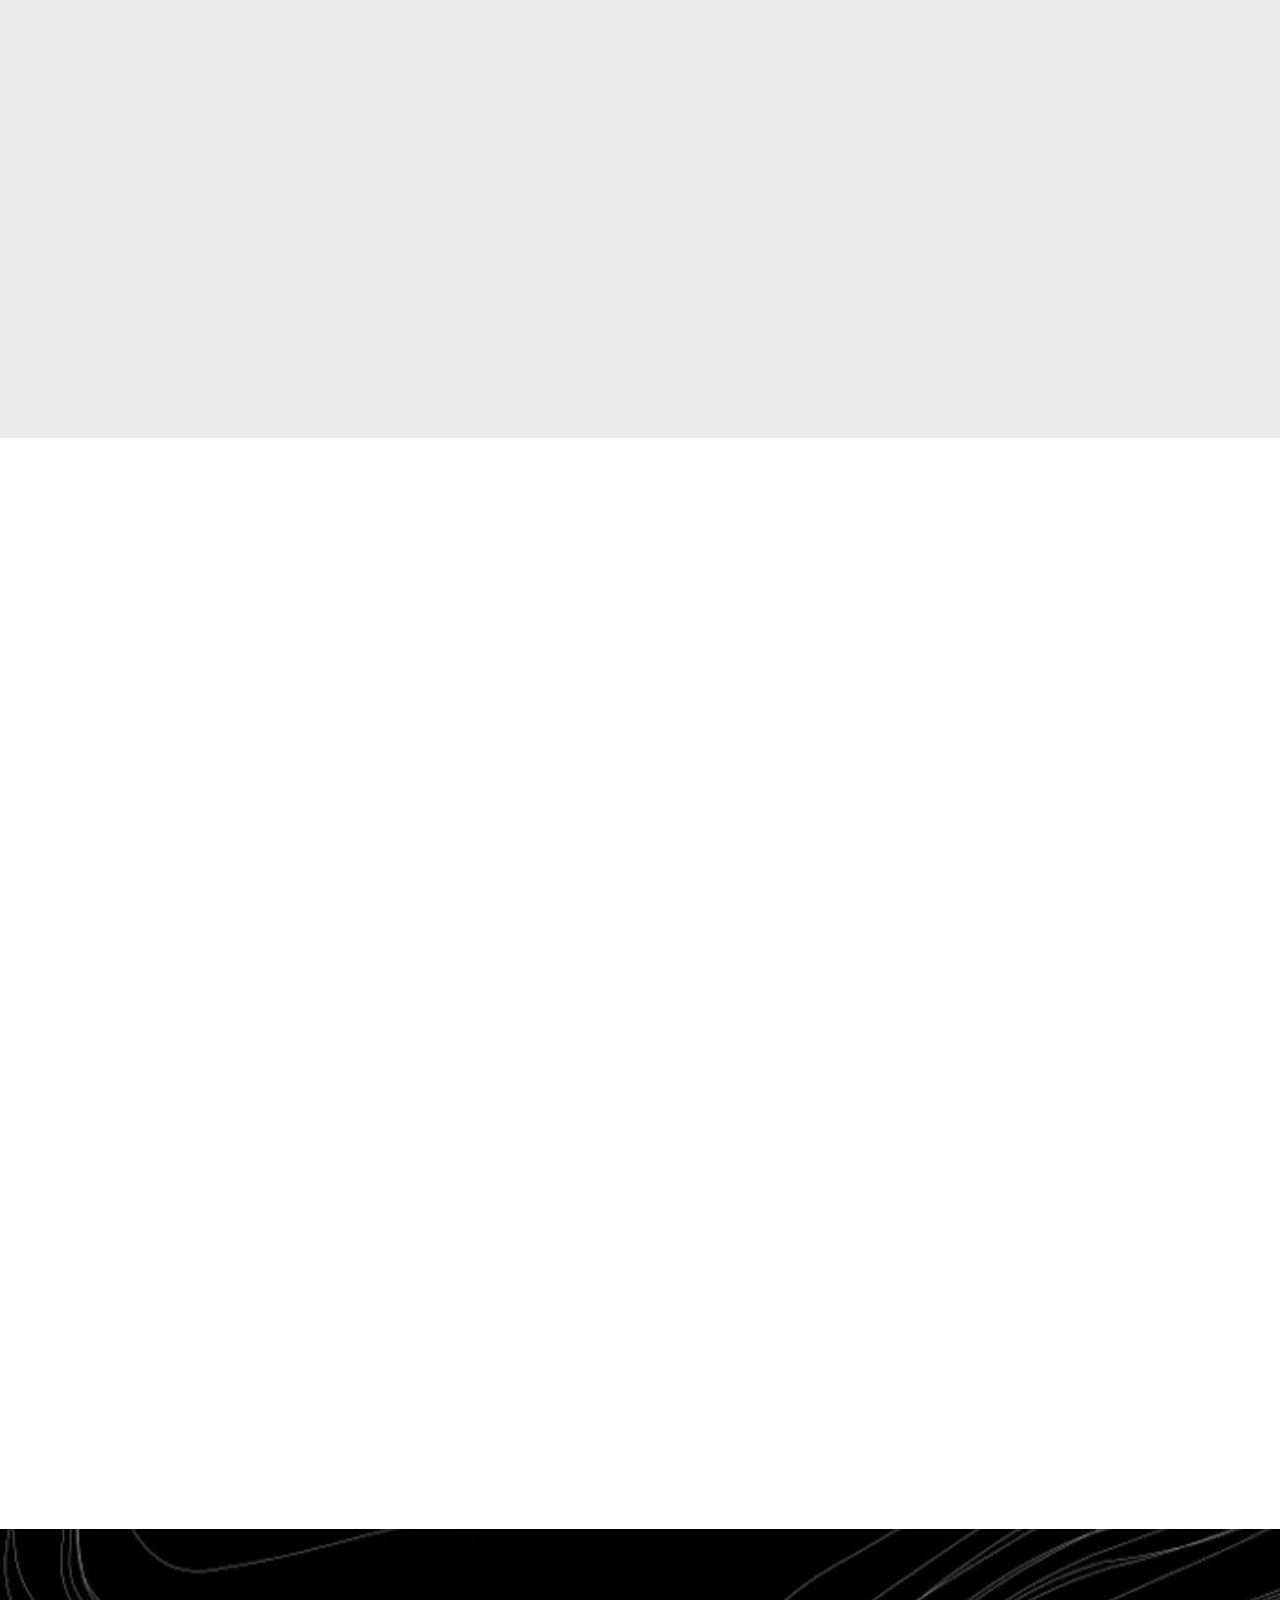
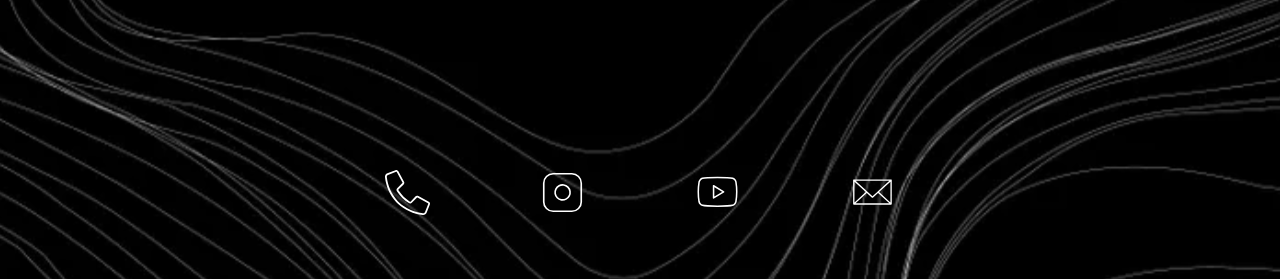
==== commit 34858f11: "added contact us secyion + css" ====
--- a/ibeamCreations Home Page.html
+++ b/ibeamCreations Home Page.html
@@ -4,7 +4,7 @@
     <meta charset="UTF-8" />
     <meta http-equiv="X-UA-Compatible" content="IE=edge" />
     <meta name="viewport" content="width=device-width, initial-scale=1.0" />
-    <title>Ibeam Creations</title>
+    <title>Ibeam Creation | Best event management company in palakkad Kerala</title>
     <link
       rel="stylesheet"
       href="https://unpkg.com/swiper@7/swiper-bundle.min.css"
--- a/Styles/index.css
+++ b/Styles/index.css
@@ -201,7 +201,8 @@
 
 .hero-section {
   width: 100%;
-  height: 100vh;
+  height: auto;
+  padding-bottom: 100px;
   overflow-x: hidden;
   background-image: url(/Resources/bg.jpg);
   background-position: center;
